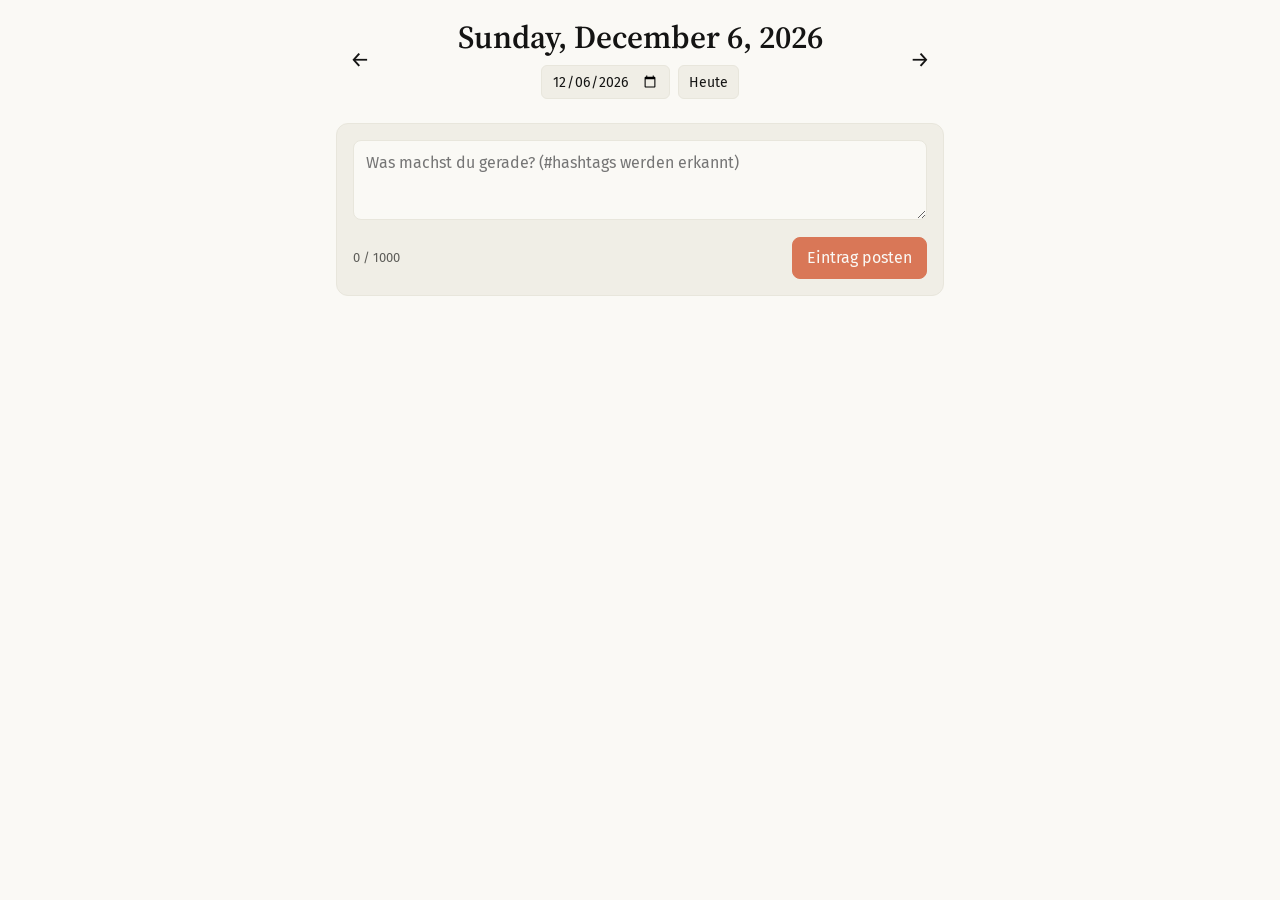
==== static/index.html @ ebaef50f "verify status in seal badge + thinner lock icon - Frontend now fetches /api/verify on page load, cac" ====
<!DOCTYPE html>
<html lang="de">
<head>
  <meta charset="UTF-8">
  <meta name="viewport" content="width=device-width, initial-scale=1.0">
  <title>Personal Timeline</title>
  <link rel="preconnect" href="https://fonts.googleapis.com">
  <link rel="preconnect" href="https://fonts.gstatic.com" crossorigin>
  <link rel="stylesheet" href="https://fonts.googleapis.com/css2?family=Fira+Sans:ital,wght@0,400;0,600;1,400&family=Source+Serif+4:ital,opsz,wght@0,8..60,400;0,8..60,600;1,8..60,400&display=swap">
  <link rel="stylesheet" href="style.css">
</head>
<body>
  <main class="container">
    <nav class="day-nav" id="dayNav">
      <button id="prevDay" type="button" aria-label="Vorheriger Tag">&larr;</button>
      <div class="day-center">
        <span id="dayLabel">Heute</span>
        <div class="day-controls">
          <button id="sealBadge" type="button" class="seal-badge hidden" title="Tag ist versiegelt" aria-label="Details zur Versiegelung anzeigen"></button>
          <input type="date" id="datePicker">
          <button id="todayBtn" type="button">Heute</button>
        </div>
      </div>
      <button id="nextDay" type="button" aria-label="Nächster Tag">&rarr;</button>
    </nav>

    <section class="filter-banner hidden" id="filterBanner">
      <span>Gefiltert nach <strong id="filterTag"></strong></span>
      <button id="clearFilter" type="button">Filter entfernen</button>
    </section>

    <section class="composer" id="composer">
      <textarea id="text" maxlength="1000" placeholder="Was machst du gerade? (#hashtags werden erkannt)"></textarea>
      <div class="composer-row">
        <span id="charCount" class="char-count">0 / 1000</span>
        <button id="postBtn" type="button">Eintrag posten</button>
      </div>
    </section>

    <section class="timeline" id="timeline"></section>
    <p class="empty hidden" id="emptyState">Keine Einträge an diesem Tag.</p>
  </main>

  <dialog id="sealDialog" class="seal-dialog">
    <form method="dialog">
      <h2>Tagesversiegelung</h2>
      <dl class="seal-details">
        <dt>Status</dt><dd id="sealStatus"></dd>
        <dt>Datum</dt><dd id="sealDate"></dd>
        <dt>Einträge</dt><dd id="sealCount"></dd>
        <dt>Versiegelt am</dt><dd id="sealedAt"></dd>
        <dt>Seal-Hash</dt><dd><code id="sealHash"></code></dd>
        <dt>Zeitstempel</dt><dd id="sealOTS"></dd>
      </dl>
      <div class="dialog-buttons">
        <a id="sealProofLink" href="#" download>Proof herunterladen (.ots)</a>
        <button value="close" type="submit" class="primary">Schließen</button>
      </div>
    </form>
  </dialog>

  <dialog id="editDialog">
    <form id="editForm" method="dialog">
      <h2>Eintrag bearbeiten</h2>
      <textarea id="editText" maxlength="1000"></textarea>
      <div class="composer-row">
        <span id="editCharCount" class="char-count">0 / 1000</span>
        <div class="dialog-buttons">
          <button value="cancel" type="submit">Abbrechen</button>
          <button value="save" type="submit" class="primary">Speichern</button>
        </div>
      </div>
    </form>
  </dialog>

  <script src="app.js"></script>
</body>
</html>
---- static/style.css ----
:root {
  --bg: #faf9f5;
  --surface: #f0eee6;
  --border: #e8e6dc;
  --text: #141413;
  --muted: #5e5d59;
  --primary: #d97757;
  --primary-hover: #c6613f;
  --auto-bg: #e8e6dc;
  --auto-text: #87867f;
  --danger: #c6613f;

  --font-sans: "Fira Sans", -apple-system, BlinkMacSystemFont, "Segoe UI", sans-serif;
  --font-serif: "Source Serif 4", Georgia, serif;
}

@media (prefers-color-scheme: dark) {
  :root {
    --bg: #141413;
    --surface: #1e1e1b;
    --border: #2d2d29;
    --text: #faf9f5;
    --muted: #87867f;
    --primary: #d97757;
    --primary-hover: #e68a6a;
    --auto-bg: #0f0f0e;
    --auto-text: #6b6a65;
  }
}

* { box-sizing: border-box; }

html, body {
  margin: 0;
  padding: 0;
  background: var(--bg);
  color: var(--text);
  font-family: var(--font-sans);
  font-size: 16px;
  line-height: 1.5;
}

.container {
  max-width: 640px;
  margin: 0 auto;
  padding: 20px 16px 60px;
}

.composer {
  background: var(--surface);
  border: 1px solid var(--border);
  border-radius: 12px;
  padding: 16px;
  margin-bottom: 20px;
}

.composer textarea,
#editDialog textarea {
  width: 100%;
  min-height: 80px;
  resize: vertical;
  border: 1px solid var(--border);
  border-radius: 8px;
  background: var(--bg);
  color: var(--text);
  padding: 10px 12px;
  font: inherit;
}

.composer textarea:focus,
#editDialog textarea:focus {
  outline: 2px solid var(--primary);
  outline-offset: -1px;
  border-color: transparent;
}

.composer-row {
  display: flex;
  align-items: center;
  justify-content: space-between;
  margin-top: 10px;
  gap: 10px;
}

.char-count {
  font-size: 13px;
  color: var(--muted);
}

.char-count.over {
  color: var(--danger);
}

button {
  font: inherit;
  border-radius: 8px;
  border: 1px solid var(--border);
  background: var(--surface);
  color: var(--text);
  padding: 8px 14px;
  cursor: pointer;
  transition: background .15s, border-color .15s, transform .05s;
}

button:hover {
  background: var(--border);
}

button:active {
  transform: translateY(1px);
}

button.primary,
#postBtn {
  background: var(--primary);
  color: #faf9f5;
  border-color: var(--primary);
}

button.primary:hover,
#postBtn:hover {
  background: var(--primary-hover);
  border-color: var(--primary-hover);
}

button:disabled {
  opacity: 0.5;
  cursor: not-allowed;
}

.day-nav {
  display: grid;
  grid-template-columns: 48px 1fr 48px;
  align-items: center;
  margin-bottom: 24px;
}

.day-nav > #prevDay,
.day-nav > #nextDay {
  font-size: 22px;
  padding: 8px;
  text-align: center;
  border-color: transparent;
  background: transparent;
}

.day-center {
  display: flex;
  flex-direction: column;
  align-items: center;
  gap: 10px;
}

.day-center > span {
  font-family: var(--font-serif);
  font-size: 2rem;
  font-weight: 600;
  line-height: 1.1;
  text-align: center;
}

.day-controls {
  display: flex;
  align-items: center;
  gap: 8px;
}

.day-controls input[type="date"],
.day-controls #todayBtn {
  font: inherit;
  font-size: 14px;
  padding: 5px 10px;
  height: 34px;
  border: 1px solid var(--border);
  border-radius: 6px;
  background: var(--surface);
  color: var(--text);
}

.filter-banner {
  display: flex;
  align-items: center;
  justify-content: space-between;
  background: var(--surface);
  border: 1px solid var(--border);
  border-radius: 10px;
  padding: 10px 14px;
  margin-bottom: 14px;
}

.filter-banner.hidden { display: none; }
.empty.hidden { display: none; }

.timeline {
  display: flex;
  flex-direction: column;
  gap: 10px;
}

.entry {
  background: var(--surface);
  border-radius: 12px;
  padding: 16px 20px;
  display: flex;
  flex-direction: column;
  gap: 8px;
}

.entry.automated {
  background: var(--auto-bg);
  color: var(--auto-text);
  padding: 8px 12px;
  font-size: 13.5px;
}

.entry-meta {
  display: flex;
  justify-content: space-between;
  align-items: center;
  font-size: 12px;
  color: var(--muted);
}

.entry.automated .entry-meta {
  font-size: 11px;
}

.entry-meta .time {
  font-variant-numeric: tabular-nums;
}

.entry-meta .edited-mark {
  font-style: italic;
  margin-left: 8px;
}

.entry-text {
  font-family: var(--font-serif);
  font-size: 1.375rem;
  line-height: 1.45;
  white-space: pre-wrap;
  word-break: break-word;
}

.entry.automated .entry-text {
  font-family: var(--font-sans);
  font-size: 13.5px;
}

.entry-text a.hashtag {
  color: var(--primary);
  text-decoration: none;
}

.entry-text a.hashtag:hover {
  text-decoration: underline;
}

.entry-actions {
  display: flex;
  gap: 6px;
  justify-content: flex-end;
}

.entry-actions button {
  font-size: 12px;
  padding: 4px 10px;
  background: transparent;
  border-color: transparent;
  color: var(--muted);
}

.entry-actions button:hover {
  background: var(--bg);
  color: var(--text);
}

.entry-actions button.danger:hover {
  color: var(--danger);
}

.empty {
  text-align: center;
  color: var(--muted);
  padding: 40px 0;
}

#editDialog {
  border: 1px solid var(--border);
  border-radius: 12px;
  padding: 20px;
  background: var(--surface);
  color: var(--text);
  min-width: min(520px, 92vw);
}

#editDialog::backdrop {
  background: rgba(0, 0, 0, 0.35);
}

#editDialog h2 {
  margin: 0 0 12px;
  font-size: 18px;
}

.dialog-buttons {
  display: flex;
  gap: 8px;
}

.hashtag-autocomplete-wrap {
  position: relative;
}

.hashtag-suggestions {
  position: absolute;
  top: 100%;
  left: 0;
  margin-top: 4px;
  background: var(--bg);
  border: 1px solid var(--border);
  border-radius: 8px;
  min-width: 180px;
  max-height: 240px;
  overflow-y: auto;
  z-index: 10;
  box-shadow: 0 6px 16px rgba(0, 0, 0, 0.18);
  padding: 4px;
}

.hashtag-suggestions.hidden { display: none; }

.hashtag-suggestion {
  padding: 6px 10px;
  border-radius: 6px;
  cursor: pointer;
  color: var(--text);
  font-size: 14px;
  line-height: 1.3;
}

.hashtag-suggestion.selected {
  background: var(--primary);
  color: #faf9f5;
}

.seal-badge {
  display: inline-flex;
  align-items: center;
  justify-content: center;
  background: none;
  border: none;
  cursor: pointer;
  padding: 0;
  width: 28px;
  height: 28px;
  color: var(--muted);
  opacity: 0.8;
  transition: color 0.15s ease, opacity 0.15s ease;
}
.seal-badge:hover { opacity: 1; color: var(--text); }
.seal-badge.broken { color: var(--danger); opacity: 1; }
.seal-badge.broken:hover { color: var(--danger); }
.seal-badge svg { display: block; }
.seal-badge.hidden { display: none; }

.seal-dialog {
  border: 1px solid var(--border);
  border-radius: 10px;
  background: var(--bg);
  color: var(--text);
  padding: 20px;
  max-width: 480px;
  width: calc(100% - 32px);
}
.seal-dialog::backdrop { background: rgba(0, 0, 0, 0.4); }
.seal-dialog h2 { margin: 0 0 12px; font-family: var(--font-serif); }
.seal-details {
  display: grid;
  grid-template-columns: max-content 1fr;
  gap: 6px 14px;
  margin: 0 0 16px;
}
.seal-details dt { color: var(--muted); font-size: 0.9em; }
.seal-details dd { margin: 0; }
.seal-details dd.status-ok { color: var(--muted); }
.seal-details dd.status-broken { color: var(--danger); font-weight: 600; }
.seal-details code {
  font-family: ui-monospace, SFMono-Regular, Menlo, monospace;
  font-size: 0.8em;
  word-break: break-all;
  background: var(--surface);
  padding: 2px 6px;
  border-radius: 4px;
}
.seal-dialog .dialog-buttons {
  display: flex;
  gap: 10px;
  justify-content: space-between;
  align-items: center;
}
.seal-dialog .dialog-buttons a {
  color: var(--primary);
  text-decoration: none;
  font-size: 0.9em;
}
.seal-dialog .dialog-buttons a:hover { text-decoration: underline; }

@media (max-width: 480px) {
  .container { padding: 16px 10px 60px; }
  .composer, .entry { border-radius: 10px; }
  .day-center > span { font-size: 1.5rem; }
}
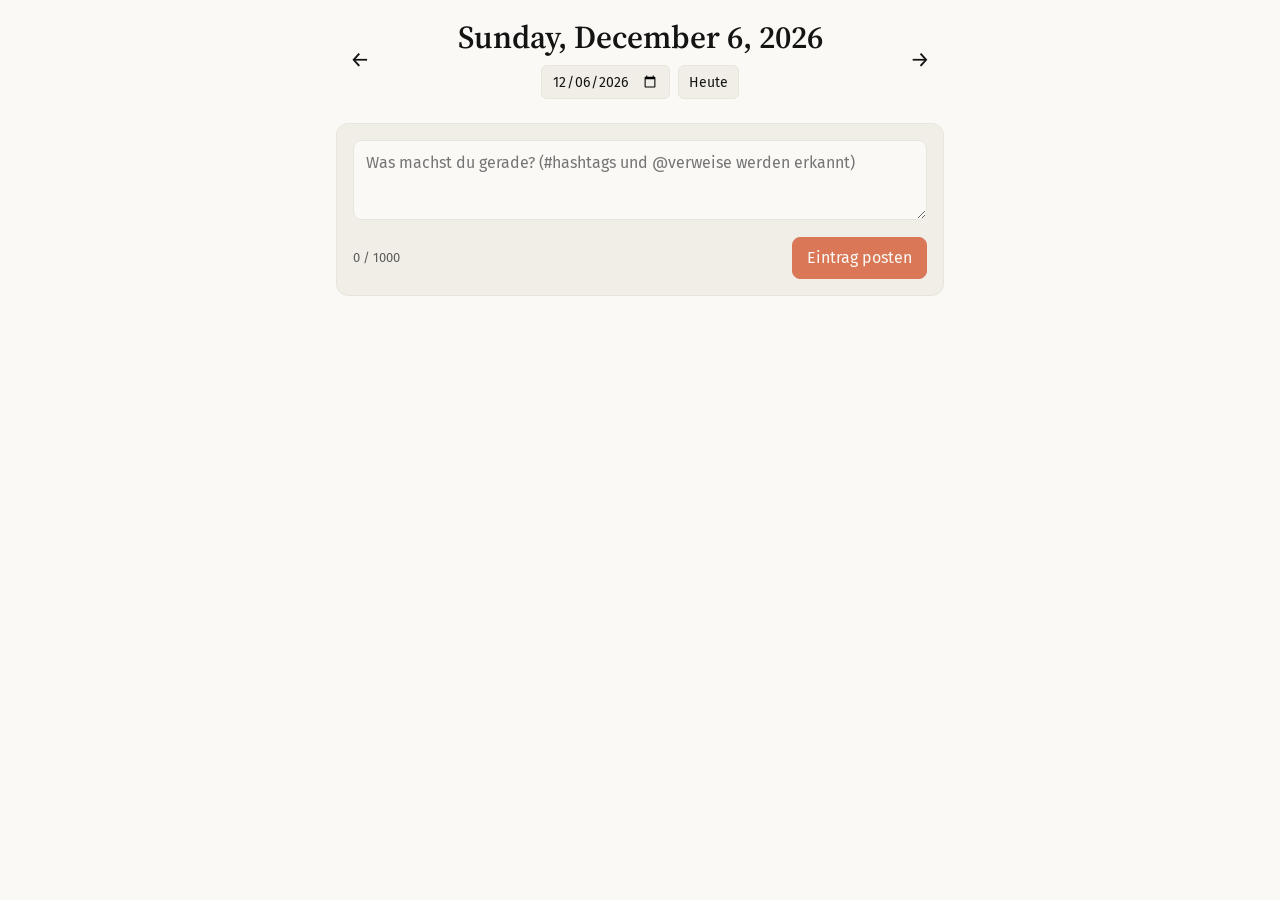
==== commit 2d3e47c3: "@-referenzen zwischen einträgen (auch tagesübergreifend) zitieren-knopf an jedem nicht-automatisiert" ====
--- a/static/index.html
+++ b/static/index.html
@@ -30,7 +30,7 @@
     </section>
 
     <section class="composer" id="composer">
-      <textarea id="text" maxlength="1000" placeholder="Was machst du gerade? (#hashtags werden erkannt)"></textarea>
+      <textarea id="text" maxlength="1000" placeholder="Was machst du gerade? (#hashtags und @verweise werden erkannt)"></textarea>
       <div class="composer-row">
         <span id="charCount" class="char-count">0 / 1000</span>
         <button id="postBtn" type="button">Eintrag posten</button>
--- a/static/style.css
+++ b/static/style.css
@@ -256,6 +256,97 @@
   text-decoration: underline;
 }
 
+.entry-text a.entry-ref {
+  display: inline-flex;
+  align-items: baseline;
+  gap: 6px;
+  font-family: var(--font-sans);
+  font-size: 0.78em;
+  line-height: 1.3;
+  background: var(--bg);
+  border: 1px solid var(--border);
+  border-radius: 6px;
+  padding: 1px 8px;
+  margin: 0 1px;
+  color: var(--muted);
+  text-decoration: none;
+  vertical-align: baseline;
+  max-width: 100%;
+  overflow: hidden;
+}
+
+.entry-text a.entry-ref:hover {
+  background: var(--border);
+  color: var(--text);
+  border-color: var(--primary);
+}
+
+.entry-text a.entry-ref.missing {
+  font-style: italic;
+}
+
+.entry-ref-arrow {
+  color: var(--primary);
+  font-weight: 600;
+}
+
+.entry-ref-date {
+  font-variant-numeric: tabular-nums;
+  font-weight: 600;
+  color: var(--text);
+}
+
+.entry-ref-text {
+  font-style: italic;
+  color: var(--muted);
+  white-space: nowrap;
+  overflow: hidden;
+  text-overflow: ellipsis;
+  max-width: 28ch;
+}
+
+@keyframes entry-highlight {
+  0% { box-shadow: 0 0 0 3px var(--primary); }
+  100% { box-shadow: 0 0 0 0 transparent; }
+}
+
+.entry.highlighted {
+  animation: entry-highlight 1.6s ease-out;
+}
+
+.hashtag-suggestion.ref-suggestion {
+  display: flex;
+  gap: 8px;
+  align-items: baseline;
+}
+
+.ref-suggestion-date {
+  font-variant-numeric: tabular-nums;
+  font-weight: 600;
+  font-size: 12px;
+  color: var(--muted);
+  flex-shrink: 0;
+}
+
+.ref-suggestion.selected .ref-suggestion-date,
+.ref-suggestion.selected .ref-suggestion-text {
+  color: #faf9f5;
+}
+
+.ref-suggestion-text {
+  font-style: italic;
+  white-space: nowrap;
+  overflow: hidden;
+  text-overflow: ellipsis;
+  flex: 1;
+  min-width: 0;
+}
+
+.hashtag-suggestions {
+  min-width: 240px;
+  max-width: 420px;
+}
+
 .entry-actions {
   display: flex;
   gap: 6px;
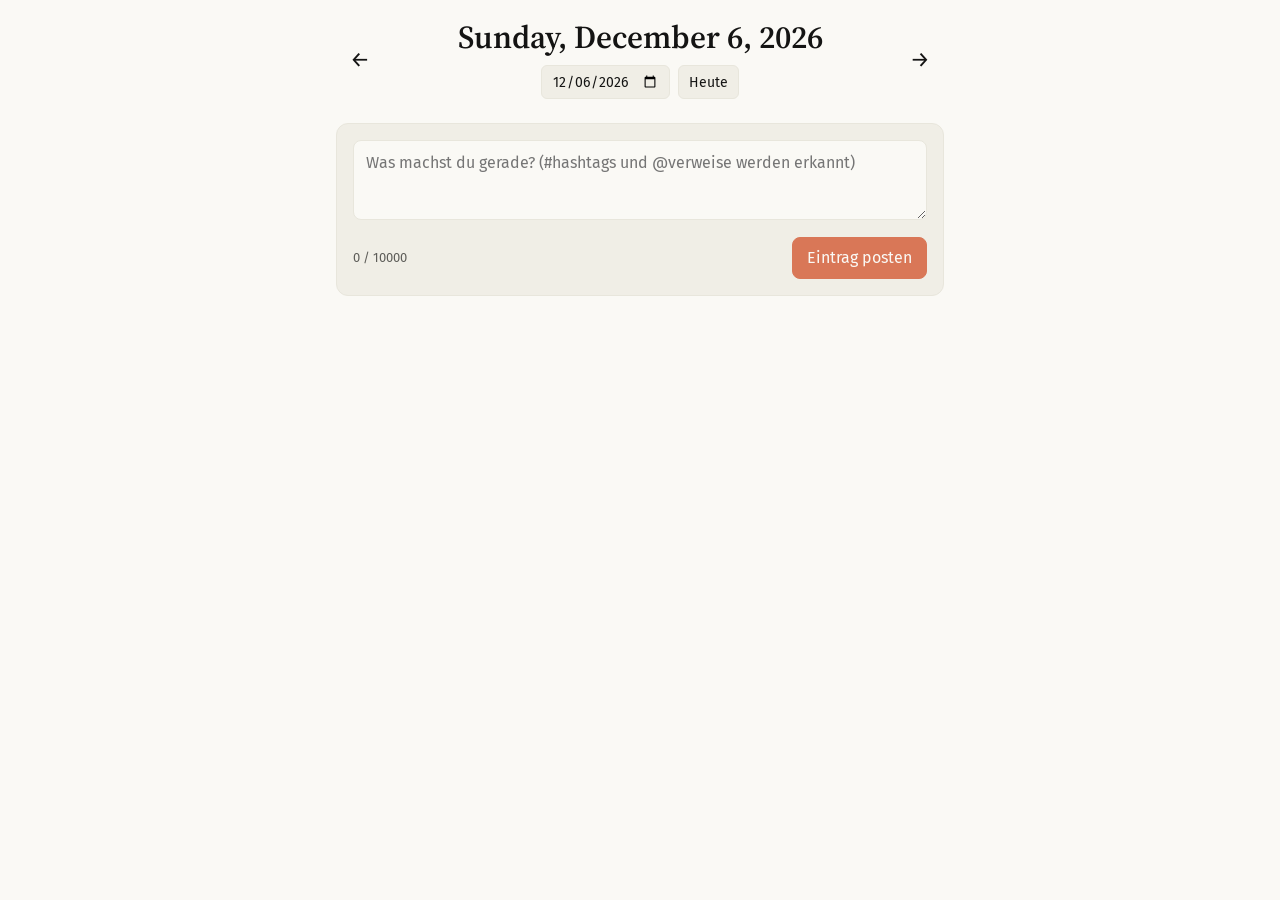
==== commit ee4e5c07: "1000 zeichen -> 10000 zeichen limit" ====
--- a/static/index.html
+++ b/static/index.html
@@ -7,6 +7,7 @@
   <link rel="preconnect" href="https://fonts.googleapis.com">
   <link rel="preconnect" href="https://fonts.gstatic.com" crossorigin>
   <link rel="stylesheet" href="https://fonts.googleapis.com/css2?family=Fira+Sans:ital,wght@0,400;0,600;1,400&family=Source+Serif+4:ital,opsz,wght@0,8..60,400;0,8..60,600;1,8..60,400&display=swap">
+  <link rel="stylesheet" href="https://cdnjs.cloudflare.com/ajax/libs/font-awesome/6.7.2/css/all.min.css">
   <link rel="stylesheet" href="style.css">
 </head>
 <body>
@@ -30,9 +31,9 @@
     </section>
 
     <section class="composer" id="composer">
-      <textarea id="text" maxlength="1000" placeholder="Was machst du gerade? (#hashtags und @verweise werden erkannt)"></textarea>
+      <textarea id="text" maxlength="10000" placeholder="Was machst du gerade? (#hashtags und @verweise werden erkannt)"></textarea>
       <div class="composer-row">
-        <span id="charCount" class="char-count">0 / 1000</span>
+        <span id="charCount" class="char-count">0 / 10000</span>
         <button id="postBtn" type="button">Eintrag posten</button>
       </div>
     </section>
@@ -62,9 +63,9 @@
   <dialog id="editDialog">
     <form id="editForm" method="dialog">
       <h2>Eintrag bearbeiten</h2>
-      <textarea id="editText" maxlength="1000"></textarea>
+      <textarea id="editText" maxlength="10000"></textarea>
       <div class="composer-row">
-        <span id="editCharCount" class="char-count">0 / 1000</span>
+        <span id="editCharCount" class="char-count">0 / 10000</span>
         <div class="dialog-buttons">
           <button value="cancel" type="submit">Abbrechen</button>
           <button value="save" type="submit" class="primary">Speichern</button>
--- a/static/style.css
+++ b/static/style.css
@@ -234,6 +234,27 @@
   margin-left: 8px;
 }
 
+.entry-actions .geo-link {
+  margin-right: auto;
+  display: inline-flex;
+  align-items: center;
+  gap: 5px;
+  font-size: 11px;
+  font-variant-numeric: tabular-nums;
+  color: var(--muted);
+  text-decoration: none;
+  opacity: 0.55;
+}
+
+.entry-actions .geo-link i {
+  font-size: 10px;
+}
+
+.entry-actions .geo-link:hover {
+  color: var(--text);
+  opacity: 1;
+}
+
 .entry-text {
   font-family: var(--font-serif);
   font-size: 1.375rem;
@@ -306,12 +327,12 @@
 }
 
 @keyframes entry-highlight {
-  0% { box-shadow: 0 0 0 3px var(--primary); }
+  0%, 80% { box-shadow: 0 0 0 3px var(--primary); }
   100% { box-shadow: 0 0 0 0 transparent; }
 }
 
 .entry.highlighted {
-  animation: entry-highlight 1.6s ease-out;
+  animation: entry-highlight 10s ease-out;
 }
 
 .hashtag-suggestion.ref-suggestion {
@@ -354,20 +375,23 @@
 }
 
 .entry-actions button {
-  font-size: 12px;
-  padding: 4px 10px;
+  font-size: 13px;
+  padding: 4px 7px;
   background: transparent;
   border-color: transparent;
   color: var(--muted);
+  opacity: 0.55;
 }
 
 .entry-actions button:hover {
   background: var(--bg);
   color: var(--text);
+  opacity: 1;
 }
 
 .entry-actions button.danger:hover {
   color: var(--danger);
+  opacity: 1;
 }
 
 .empty {
@@ -502,3 +526,176 @@
   .composer, .entry { border-radius: 10px; }
   .day-center > span { font-size: 1.5rem; }
 }
+
+/* ---------- dashboard ---------- */
+
+.container.dashboard {
+  max-width: 960px;
+}
+
+.dashboard-header {
+  display: flex;
+  align-items: baseline;
+  justify-content: space-between;
+  margin-bottom: 16px;
+}
+.dashboard-header h1 {
+  margin: 0;
+  font-family: var(--font-serif);
+  font-weight: 600;
+}
+.dashboard-back {
+  color: var(--muted);
+  text-decoration: none;
+}
+.dashboard-back:hover { color: var(--text); }
+
+.dashboard-controls {
+  display: flex;
+  flex-wrap: wrap;
+  gap: 10px;
+  align-items: center;
+  background: var(--surface);
+  border: 1px solid var(--border);
+  border-radius: 12px;
+  padding: 12px 16px;
+  margin-bottom: 16px;
+}
+.dashboard-controls label {
+  display: inline-flex;
+  align-items: center;
+  gap: 6px;
+  color: var(--muted);
+  font-size: 0.9em;
+}
+.dashboard-controls input[type="date"] {
+  background: var(--bg);
+  color: var(--text);
+  border: 1px solid var(--border);
+  border-radius: 6px;
+  padding: 4px 8px;
+  font-family: inherit;
+}
+.dashboard-controls button {
+  background: var(--bg);
+  color: var(--text);
+  border: 1px solid var(--border);
+  border-radius: 6px;
+  padding: 5px 10px;
+  cursor: pointer;
+  font-family: inherit;
+}
+.dashboard-controls button:hover { border-color: var(--muted); }
+.dashboard-controls button.primary {
+  background: var(--primary);
+  color: #fff;
+  border-color: var(--primary);
+}
+.dashboard-controls button.primary:hover {
+  background: var(--primary-hover);
+  border-color: var(--primary-hover);
+}
+.dashboard-presets {
+  display: flex;
+  gap: 6px;
+  margin-left: auto;
+}
+
+.dashboard-summary {
+  color: var(--muted);
+  margin-bottom: 16px;
+  font-size: 0.95em;
+}
+
+.dashboard-section {
+  margin-bottom: 28px;
+}
+.dashboard-section h2 {
+  margin: 0 0 10px 0;
+  font-family: var(--font-serif);
+  font-weight: 600;
+  font-size: 1.1rem;
+}
+
+.heatmap-wrap {
+  display: flex;
+  gap: 4px;
+  overflow-x: auto;
+  background: var(--surface);
+  border: 1px solid var(--border);
+  border-radius: 12px;
+  padding: 12px;
+}
+.heatmap-weekdays {
+  display: grid;
+  grid-template-rows: repeat(7, var(--cell-size, 12px));
+  gap: 3px;
+  font-size: 0.7rem;
+  color: var(--muted);
+  align-content: start;
+  flex-shrink: 0;
+}
+.heatmap-weekdays span {
+  height: var(--cell-size, 12px);
+  line-height: var(--cell-size, 12px);
+}
+.heatmap {
+  display: grid;
+  grid-auto-flow: column;
+  grid-template-rows: repeat(7, var(--cell-size, 12px));
+  gap: 3px;
+  flex: 1 1 auto;
+  min-width: 0;
+}
+.heatmap .cell {
+  width: var(--cell-size, 12px);
+  height: var(--cell-size, 12px);
+  border-radius: 2px;
+  background: var(--auto-bg);
+}
+.heatmap-legend .cell {
+  width: 12px;
+  height: 12px;
+  border-radius: 2px;
+  background: var(--auto-bg);
+  display: inline-block;
+}
+.heatmap .cell.outside { background: transparent; }
+.cell.intensity-0 { background: var(--auto-bg); }
+.cell.intensity-1 { background: #f5c1ac; }
+.cell.intensity-2 { background: #ec9876; }
+.cell.intensity-3 { background: #d97757; }
+.cell.intensity-4 { background: #a04d2f; }
+
+.heatmap-legend {
+  display: flex;
+  align-items: center;
+  gap: 4px;
+  margin-top: 8px;
+  font-size: 0.8em;
+  color: var(--muted);
+}
+.heatmap-legend .cell { display: inline-block; }
+
+.dashboard-map {
+  width: 100%;
+  height: 480px;
+  border: 1px solid var(--border);
+  border-radius: 12px;
+  overflow: hidden;
+}
+
+.map-popup {
+  font-family: var(--font-sans);
+  font-size: 0.9em;
+  max-width: 240px;
+}
+.map-popup a {
+  color: var(--primary);
+  text-decoration: none;
+}
+.map-popup a:hover { text-decoration: underline; }
+
+@media (max-width: 480px) {
+  .dashboard-presets { margin-left: 0; width: 100%; }
+}
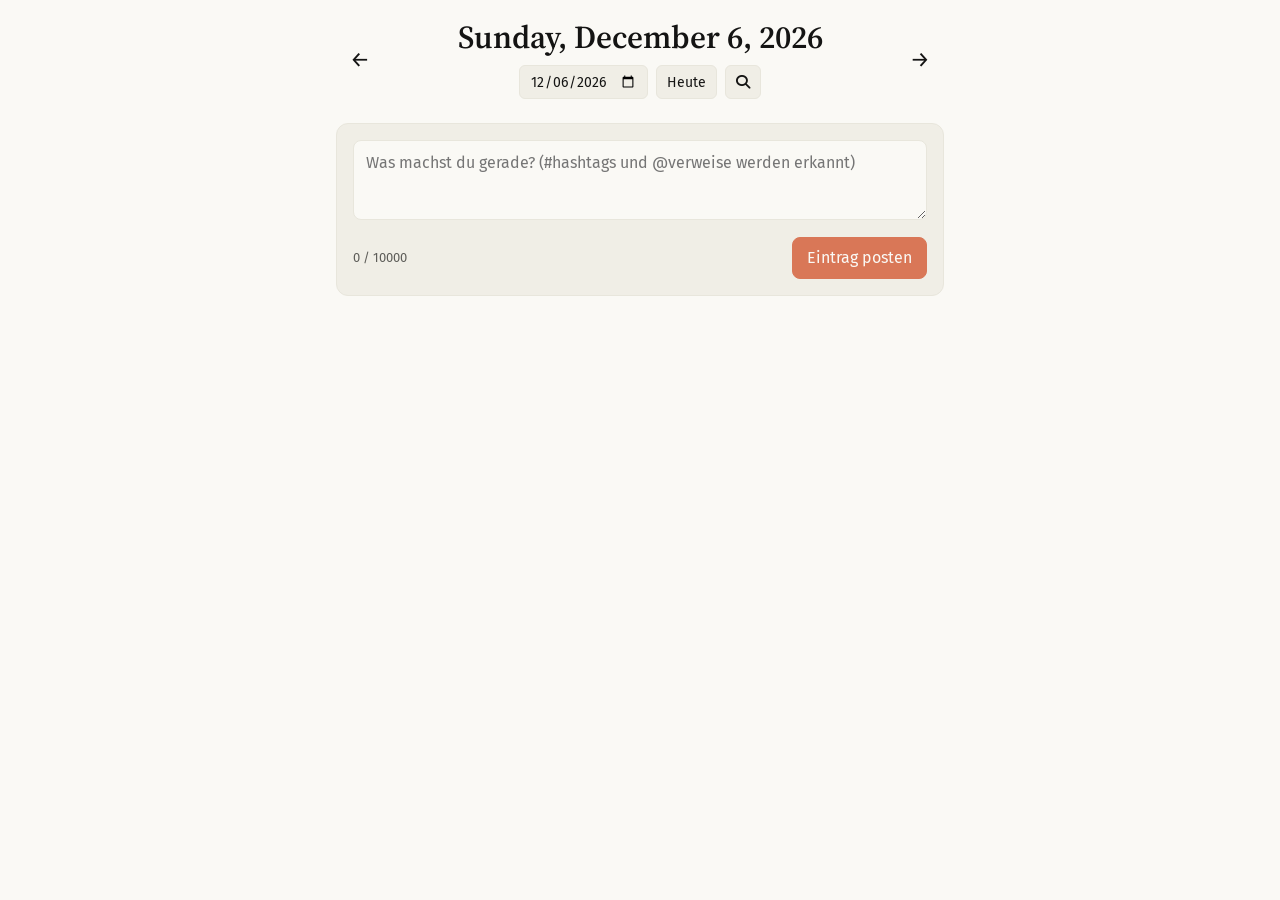
==== commit 0c176857: "feat: nutzer-sichtbare Suchfunktion im UI (Lupe in der Nav) Nutzt den bereits vorhandenen GET /api/e" ====
--- a/static/index.html
+++ b/static/index.html
@@ -20,10 +20,18 @@
           <button id="sealBadge" type="button" class="seal-badge hidden" title="Tag ist versiegelt" aria-label="Details zur Versiegelung anzeigen"></button>
           <input type="date" id="datePicker">
           <button id="todayBtn" type="button">Heute</button>
+          <button id="searchToggle" type="button" title="Suchen" aria-label="Einträge durchsuchen"><i class="fa-solid fa-magnifying-glass"></i></button>
         </div>
       </div>
       <button id="nextDay" type="button" aria-label="Nächster Tag">&rarr;</button>
     </nav>
+
+    <section class="search-bar hidden" id="searchBar">
+      <i class="fa-solid fa-magnifying-glass"></i>
+      <input type="search" id="searchInput" placeholder="Einträge durchsuchen…" autocomplete="off">
+      <span id="searchCount" class="search-count"></span>
+      <button id="searchClose" type="button" aria-label="Suche schließen">&times;</button>
+    </section>
 
     <section class="filter-banner hidden" id="filterBanner">
       <span>Gefiltert nach <strong id="filterTag"></strong></span>
@@ -74,6 +82,7 @@
     </form>
   </dialog>
 
+  <script src="marked.min.js"></script>
   <script src="app.js"></script>
 </body>
 </html>
--- a/static/style.css
+++ b/static/style.css
@@ -166,7 +166,8 @@
 }
 
 .day-controls input[type="date"],
-.day-controls #todayBtn {
+.day-controls #todayBtn,
+.day-controls #searchToggle {
   font: inherit;
   font-size: 14px;
   padding: 5px 10px;
@@ -190,6 +191,61 @@
 
 .filter-banner.hidden { display: none; }
 .empty.hidden { display: none; }
+
+.search-bar {
+  display: flex;
+  align-items: center;
+  gap: 10px;
+  background: var(--surface);
+  border: 1px solid var(--border);
+  border-radius: 10px;
+  padding: 8px 14px;
+  margin-bottom: 14px;
+  color: var(--muted);
+}
+
+.search-bar.hidden { display: none; }
+
+.search-bar input[type="search"] {
+  flex: 1;
+  font: inherit;
+  font-size: 15px;
+  border: none;
+  background: transparent;
+  color: var(--text);
+  padding: 4px 0;
+}
+
+.search-bar input[type="search"]:focus {
+  outline: none;
+}
+
+.search-count {
+  font-size: 13px;
+  color: var(--muted);
+  white-space: nowrap;
+}
+
+.search-bar #searchClose {
+  border: none;
+  background: transparent;
+  color: var(--muted);
+  font-size: 20px;
+  line-height: 1;
+  padding: 0 4px;
+  cursor: pointer;
+}
+
+.search-bar #searchClose:hover {
+  color: var(--text);
+}
+
+mark {
+  background: var(--primary);
+  color: #faf9f5;
+  border-radius: 3px;
+  padding: 0 2px;
+}
 
 .timeline {
   display: flex;
@@ -259,8 +315,58 @@
   font-family: var(--font-serif);
   font-size: 1.375rem;
   line-height: 1.45;
-  white-space: pre-wrap;
   word-break: break-word;
+}
+
+.entry-text p { margin: 0; }
+.entry-text p + p { margin-top: 0.5em; }
+
+.entry-text code {
+  font-family: ui-monospace, SFMono-Regular, Menlo, monospace;
+  font-size: 0.82em;
+  background: var(--bg);
+  padding: 2px 6px;
+  border-radius: 4px;
+}
+
+.entry-text pre {
+  background: var(--bg);
+  border: 1px solid var(--border);
+  border-radius: 8px;
+  padding: 12px;
+  overflow-x: auto;
+  margin: 0.5em 0;
+}
+.entry-text pre code {
+  background: none;
+  padding: 0;
+  font-size: 0.78em;
+}
+
+.entry-text blockquote {
+  border-left: 3px solid var(--primary);
+  margin: 0.5em 0;
+  padding: 0 0 0 12px;
+  color: var(--muted);
+}
+.entry-text blockquote p { margin: 0; }
+
+.entry-text ul, .entry-text ol {
+  margin: 0.5em 0;
+  padding-left: 1.5em;
+}
+.entry-text li { margin-bottom: 0.15em; }
+.entry-text li:last-child { margin-bottom: 0; }
+
+.entry-text hr {
+  border: none;
+  border-top: 1px solid var(--border);
+  margin: 0.75em 0;
+}
+
+.entry-text img {
+  max-width: 100%;
+  border-radius: 8px;
 }
 
 .entry.automated .entry-text {
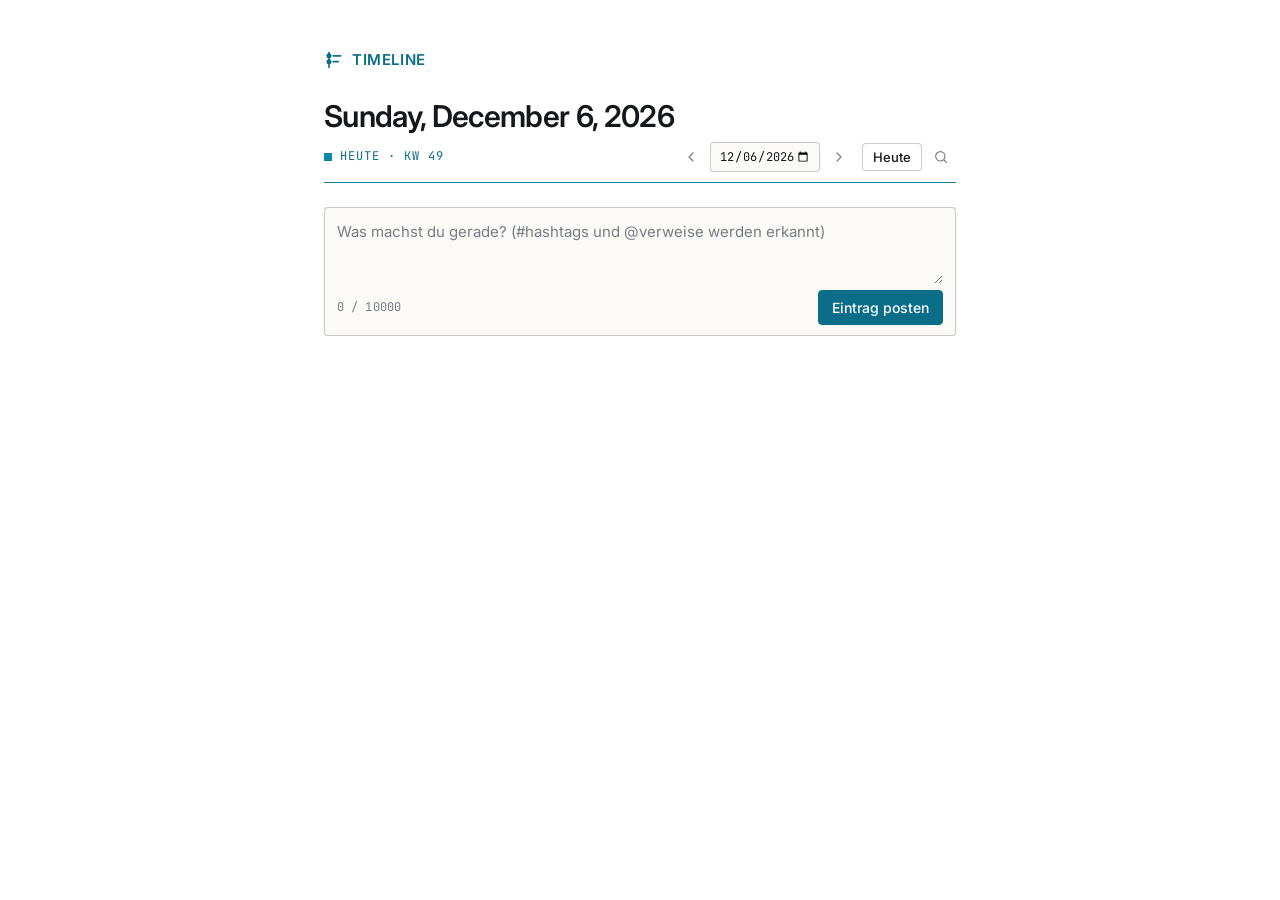
==== commit dc6c882e: "feat: Pressroom-Theme aus todo/checklister übernommen Inter + JetBrains Mono, Papier/Tusche/Graphit-" ====
--- a/static/index.html
+++ b/static/index.html
@@ -6,43 +6,49 @@
   <title>Personal Timeline</title>
   <link rel="preconnect" href="https://fonts.googleapis.com">
   <link rel="preconnect" href="https://fonts.gstatic.com" crossorigin>
-  <link rel="stylesheet" href="https://fonts.googleapis.com/css2?family=Fira+Sans:ital,wght@0,400;0,600;1,400&family=Source+Serif+4:ital,opsz,wght@0,8..60,400;0,8..60,600;1,8..60,400&display=swap">
-  <link rel="stylesheet" href="https://cdnjs.cloudflare.com/ajax/libs/font-awesome/6.7.2/css/all.min.css">
+  <link rel="stylesheet" href="https://fonts.googleapis.com/css2?family=Inter:ital,wght@0,400;0,500;0,600;1,400&family=JetBrains+Mono:wght@400;700&display=swap">
   <link rel="stylesheet" href="style.css">
 </head>
 <body>
   <main class="container">
+    <a class="brand" href="/">
+      <svg viewBox="0 0 24 24" fill="none" stroke="currentColor" stroke-width="2" stroke-linecap="round" stroke-linejoin="round" aria-hidden="true"><line x1="6" y1="3" x2="6" y2="21"/><circle cx="6" cy="7" r="2" fill="currentColor"/><line x1="11" y1="7" x2="20" y2="7"/><circle cx="6" cy="14" r="2" fill="currentColor"/><line x1="11" y1="14" x2="17" y2="14"/></svg>
+      TIMELINE
+    </a>
+
     <nav class="day-nav" id="dayNav">
-      <button id="prevDay" type="button" aria-label="Vorheriger Tag">&larr;</button>
-      <div class="day-center">
-        <span id="dayLabel">Heute</span>
+      <h1 id="dayLabel">Heute</h1>
+      <div class="day-meta">
+        <span id="dayMeta" class="day-meta-label"></span>
         <div class="day-controls">
-          <button id="sealBadge" type="button" class="seal-badge hidden" title="Tag ist versiegelt" aria-label="Details zur Versiegelung anzeigen"></button>
+          <button id="sealBadge" type="button" class="btn-icon seal-badge hidden" title="Tag ist versiegelt" aria-label="Details zur Versiegelung anzeigen"></button>
+          <button id="prevDay" type="button" class="btn-icon" aria-label="Vorheriger Tag" title="Vorheriger Tag"><svg viewBox="0 0 24 24" fill="none" stroke="currentColor" stroke-width="1.8" stroke-linecap="round" stroke-linejoin="round" aria-hidden="true"><path d="m15 18-6-6 6-6"/></svg></button>
           <input type="date" id="datePicker">
-          <button id="todayBtn" type="button">Heute</button>
-          <button id="searchToggle" type="button" title="Suchen" aria-label="Einträge durchsuchen"><i class="fa-solid fa-magnifying-glass"></i></button>
+          <button id="nextDay" type="button" class="btn-icon" aria-label="Nächster Tag" title="Nächster Tag"><svg viewBox="0 0 24 24" fill="none" stroke="currentColor" stroke-width="1.8" stroke-linecap="round" stroke-linejoin="round" aria-hidden="true"><path d="m9 18 6-6-6-6"/></svg></button>
+          <button id="todayBtn" type="button" class="btn btn-sm">Heute</button>
+          <button id="searchToggle" type="button" class="btn-icon" title="Suchen" aria-label="Einträge durchsuchen"><svg viewBox="0 0 24 24" fill="none" stroke="currentColor" stroke-width="1.8" stroke-linecap="round" stroke-linejoin="round" aria-hidden="true"><circle cx="11" cy="11" r="7"/><path d="m20 20-3.5-3.5"/></svg></button>
         </div>
       </div>
-      <button id="nextDay" type="button" aria-label="Nächster Tag">&rarr;</button>
     </nav>
 
     <section class="search-bar hidden" id="searchBar">
-      <i class="fa-solid fa-magnifying-glass"></i>
+      <svg viewBox="0 0 24 24" fill="none" stroke="currentColor" stroke-width="1.8" stroke-linecap="round" stroke-linejoin="round" aria-hidden="true"><circle cx="11" cy="11" r="7"/><path d="m20 20-3.5-3.5"/></svg>
       <input type="search" id="searchInput" placeholder="Einträge durchsuchen…" autocomplete="off">
       <span id="searchCount" class="search-count"></span>
-      <button id="searchClose" type="button" aria-label="Suche schließen">&times;</button>
+      <button id="searchClose" type="button" class="btn-icon" aria-label="Suche schließen" title="Suche schließen"><svg viewBox="0 0 24 24" fill="none" stroke="currentColor" stroke-width="1.8" stroke-linecap="round" stroke-linejoin="round" aria-hidden="true"><path d="M18 6 6 18M6 6l12 12"/></svg></button>
     </section>
 
     <section class="filter-banner hidden" id="filterBanner">
-      <span>Gefiltert nach <strong id="filterTag"></strong></span>
-      <button id="clearFilter" type="button">Filter entfernen</button>
+      <span class="rubric-label">Gefiltert</span>
+      <strong id="filterTag" class="rubric-range"></strong>
+      <button id="clearFilter" type="button" class="link sm rubric-end">Filter entfernen</button>
     </section>
 
     <section class="composer" id="composer">
       <textarea id="text" maxlength="10000" placeholder="Was machst du gerade? (#hashtags und @verweise werden erkannt)"></textarea>
       <div class="composer-row">
         <span id="charCount" class="char-count">0 / 10000</span>
-        <button id="postBtn" type="button">Eintrag posten</button>
+        <button id="postBtn" type="button" class="btn btn-primary">Eintrag posten</button>
       </div>
     </section>
 
@@ -55,15 +61,15 @@
       <h2>Tagesversiegelung</h2>
       <dl class="seal-details">
         <dt>Status</dt><dd id="sealStatus"></dd>
-        <dt>Datum</dt><dd id="sealDate"></dd>
-        <dt>Einträge</dt><dd id="sealCount"></dd>
-        <dt>Versiegelt am</dt><dd id="sealedAt"></dd>
+        <dt>Datum</dt><dd id="sealDate" class="mono"></dd>
+        <dt>Einträge</dt><dd id="sealCount" class="mono"></dd>
+        <dt>Versiegelt am</dt><dd id="sealedAt" class="mono"></dd>
         <dt>Seal-Hash</dt><dd><code id="sealHash"></code></dd>
         <dt>Zeitstempel</dt><dd id="sealOTS"></dd>
       </dl>
       <div class="dialog-buttons">
-        <a id="sealProofLink" href="#" download>Proof herunterladen (.ots)</a>
-        <button value="close" type="submit" class="primary">Schließen</button>
+        <a id="sealProofLink" class="link sm" href="#" download>Proof herunterladen (.ots)</a>
+        <button value="close" type="submit" class="btn btn-primary">Schließen</button>
       </div>
     </form>
   </dialog>
@@ -75,8 +81,8 @@
       <div class="composer-row">
         <span id="editCharCount" class="char-count">0 / 10000</span>
         <div class="dialog-buttons">
-          <button value="cancel" type="submit">Abbrechen</button>
-          <button value="save" type="submit" class="primary">Speichern</button>
+          <button value="cancel" type="submit" class="btn">Abbrechen</button>
+          <button value="save" type="submit" class="btn btn-primary">Speichern</button>
         </div>
       </div>
     </form>
--- a/static/style.css
+++ b/static/style.css
@@ -1,30 +1,83 @@
+/* Pressroom — the look of ../todo and ../checklister (see todo/STYLEGUIDE.md),
+   applied to a day log. Three rules:
+
+   1. Two typefaces, two jobs. Inter sets everything you *read* (entry text,
+      titles, buttons). JetBrains Mono sets everything you *read off* — times,
+      dates, counts, coordinates, rubrics; always small, tabular figures.
+   2. Two signal colours, otherwise greys. Process cyan means "now" (today,
+      focus, primary action, hashtags). Crop-mark red means "delete / broken".
+   3. Controls are square (--radius, 4px), marks are round (--radius-pill).
+      Pills only name things (the AUTO badge); circles stay circles.
+
+   Every colour is a token and is fully redefined for dark mode. */
+
 :root {
-  --bg: #faf9f5;
-  --surface: #f0eee6;
-  --border: #e8e6dc;
-  --text: #141413;
-  --muted: #5e5d59;
-  --primary: #d97757;
-  --primary-hover: #c6613f;
-  --auto-bg: #e8e6dc;
-  --auto-text: #87867f;
-  --danger: #c6613f;
-
-  --font-sans: "Fira Sans", -apple-system, BlinkMacSystemFont, "Segoe UI", sans-serif;
-  --font-serif: "Source Serif 4", Georgia, serif;
+  --font-sans: "Inter", system-ui, -apple-system, "Segoe UI", sans-serif;
+  --font-mono: "JetBrains Mono", ui-monospace, SFMono-Regular, monospace;
+
+  /* Surfaces: the content sits on paper, carriers on the ground tone. */
+  --main-bg: #ffffff;
+  --surface: #fbfaf7;
+  --ground: #f3f1ec;
+  --hover: rgba(21, 23, 28, 0.05);
+
+  /* Ink */
+  --text: #15171c;
+  --text-secondary: #666c76;
+  --text-muted: #767d87;
+
+  /* Lines are alpha hairlines, not grey hexes. */
+  --border: rgba(21, 23, 28, 0.12);
+  --border-strong: rgba(21, 23, 28, 0.22);
+
+  /* Process colour: "now". */
+  --accent: #0b6e88;
+  --accent-hover: #095a6f;
+  --accent-line: #0e88a6;
+  --accent-soft: #e1edf0;
+  --accent-wash: rgba(14, 136, 166, 0.12);
+  --on-accent: #ffffff;
+
+  --danger: #b5342a;
+  --danger-bg: #f7e4e2;
+  --graphite: #5b6472;
+
+  --shadow-dialog: rgba(21, 23, 28, 0.22);
+  --shadow-menu: rgba(21, 23, 28, 0.14);
+  --backdrop: rgba(21, 23, 28, 0.42);
+
+  --radius: 4px;
+  --radius-pill: 999px;
 }
 
 @media (prefers-color-scheme: dark) {
   :root {
-    --bg: #141413;
-    --surface: #1e1e1b;
-    --border: #2d2d29;
-    --text: #faf9f5;
-    --muted: #87867f;
-    --primary: #d97757;
-    --primary-hover: #e68a6a;
-    --auto-bg: #0f0f0e;
-    --auto-text: #6b6a65;
+    --main-bg: #12151a;
+    --surface: #191d23;
+    --ground: #0e1116;
+    --hover: rgba(232, 233, 236, 0.07);
+
+    --text: #e8e9ec;
+    --text-secondary: #9aa1ab;
+    --text-muted: #8d95a0;
+
+    --border: rgba(232, 233, 236, 0.14);
+    --border-strong: rgba(232, 233, 236, 0.26);
+
+    --accent: #56c5e2;
+    --accent-hover: #7ad4ec;
+    --accent-line: #3fb4d4;
+    --accent-soft: #16323c;
+    --accent-wash: rgba(63, 180, 212, 0.16);
+    --on-accent: #10141a;
+
+    --danger: #e86a5e;
+    --danger-bg: #3a201d;
+    --graphite: #98a1ae;
+
+    --shadow-dialog: rgba(0, 0, 0, 0.55);
+    --shadow-menu: rgba(0, 0, 0, 0.45);
+    --backdrop: rgba(0, 0, 0, 0.6);
   }
 }
 
@@ -33,330 +86,468 @@
 html, body {
   margin: 0;
   padding: 0;
-  background: var(--bg);
-  color: var(--text);
+  color-scheme: light dark;
+}
+
+body {
   font-family: var(--font-sans);
-  font-size: 16px;
-  line-height: 1.5;
-}
+  font-size: 15px;
+  line-height: 1.55;
+  color: var(--text-secondary);
+  background: var(--main-bg);
+  -webkit-font-smoothing: antialiased;
+  -moz-osx-font-smoothing: grayscale;
+}
+
+/* Only 400/500/600 are loaded; 700 would be synthesised. */
+strong, b { font-weight: 600; }
+
+:focus-visible { outline: 2px solid var(--accent); outline-offset: 2px; }
+
+.mono {
+  font-family: var(--font-mono);
+  font-variant-numeric: tabular-nums;
+  font-size: 12px;
+  letter-spacing: 0.01em;
+}
+
+.hidden { display: none !important; }
+
+/* ---------- Page ---------- */
 
 .container {
-  max-width: 640px;
+  max-width: 680px;
   margin: 0 auto;
-  padding: 20px 16px 60px;
-}
+  padding: 32px 16px 96px;
+}
+@media (min-width: 721px) {
+  .container { padding: 48px 24px 96px; }
+}
+
+.brand {
+  display: inline-flex;
+  align-items: center;
+  gap: 8px;
+  font-weight: 600;
+  font-size: 15px;
+  letter-spacing: 0.04em;
+  color: var(--accent);
+  text-decoration: none;
+  margin-bottom: 28px;
+}
+.brand svg { width: 20px; height: 20px; }
+
+/* ---------- Day header ----------
+   Title in Sans, beneath it a marginal line with the controls on the right
+   and a hairline underneath. On today the line turns cyan and carries the
+   register mark: the one loud spot on the screen. */
+
+.day-nav {
+  border-bottom: 1px solid var(--border-strong);
+  padding-bottom: 10px;
+  margin-bottom: 24px;
+}
+
+.day-nav h1 {
+  margin: 0 0 8px;
+  font-size: 30px;
+  font-weight: 600;
+  line-height: 1.15;
+  letter-spacing: -0.022em;
+  color: var(--text);
+}
+
+.day-meta {
+  display: flex;
+  align-items: center;
+  justify-content: space-between;
+  flex-wrap: wrap;
+  gap: 8px 12px;
+}
+
+.day-meta-label {
+  display: inline-flex;
+  align-items: center;
+  gap: 8px;
+  font-family: var(--font-mono);
+  font-size: 12px;
+  letter-spacing: 0.08em;
+  text-transform: uppercase;
+  font-variant-numeric: tabular-nums;
+  color: var(--text-muted);
+}
+
+.day-nav.is-now { border-bottom-color: var(--accent-line); }
+.day-nav.is-now .day-meta-label { color: var(--accent); }
+.day-nav.is-now .day-meta-label::before {
+  content: "";
+  flex: none;
+  width: 8px;
+  height: 8px;
+  background: var(--accent-line);
+}
+
+.day-controls {
+  display: flex;
+  align-items: center;
+  gap: 4px;
+}
+
+.day-controls input[type="date"] {
+  font-family: var(--font-mono);
+  font-variant-numeric: tabular-nums;
+  font-size: 12px;
+  height: 30px;
+  padding: 0 8px;
+  border: 1px solid var(--border-strong);
+  border-radius: var(--radius);
+  background: var(--surface);
+  color: var(--text);
+}
+.day-controls input[type="date"]:focus {
+  outline: none;
+  border-color: var(--accent);
+  background: var(--main-bg);
+}
+.day-controls #todayBtn { margin-left: 4px; }
+
+/* ---------- Controls ---------- */
+
+button { font: inherit; }
+
+.btn {
+  display: inline-flex;
+  align-items: center;
+  justify-content: center;
+  gap: 6px;
+  font-family: var(--font-sans);
+  font-size: 14px;
+  font-weight: 500;
+  line-height: 1.4;
+  padding: 7px 13px;
+  border-radius: var(--radius);
+  border: 1px solid var(--border-strong);
+  background: var(--main-bg);
+  color: var(--text);
+  cursor: pointer;
+  white-space: nowrap;
+  text-decoration: none;
+}
+.btn:hover { background: var(--hover); }
+.btn:disabled { opacity: 0.45; cursor: not-allowed; }
+.btn:disabled:hover { background: var(--main-bg); }
+.btn-primary {
+  background: var(--accent);
+  border-color: var(--accent);
+  color: var(--on-accent);
+}
+.btn-primary:hover { background: var(--accent-hover); border-color: var(--accent-hover); }
+.btn-primary:disabled:hover { background: var(--accent); }
+.btn-sm { font-size: 13px; padding: 4px 10px; }
+
+.btn-icon {
+  display: inline-flex;
+  align-items: center;
+  justify-content: center;
+  width: 30px;
+  height: 30px;
+  padding: 0;
+  border: 1px solid transparent;
+  border-radius: var(--radius);
+  background: transparent;
+  color: var(--text-muted);
+  cursor: pointer;
+}
+.btn-icon:hover { background: var(--hover); color: var(--text); }
+.btn-icon.danger:hover { color: var(--danger); background: var(--danger-bg); }
+.btn-icon.copied { color: var(--accent); }
+.btn-icon svg { width: 16px; height: 16px; }
+
+.link {
+  font-family: var(--font-sans);
+  font-size: 14px;
+  font-weight: 500;
+  color: var(--accent);
+  background: none;
+  border: 0;
+  padding: 0;
+  cursor: pointer;
+  text-decoration: none;
+  white-space: nowrap;
+}
+.link:hover { color: var(--accent-hover); text-decoration: underline; text-underline-offset: 3px; }
+.link.sm { font-size: 13px; }
+
+/* ---------- Composer ----------
+   A card on the ground tone; it turns into paper as soon as you write. */
 
 .composer {
   background: var(--surface);
-  border: 1px solid var(--border);
-  border-radius: 12px;
-  padding: 16px;
-  margin-bottom: 20px;
-}
-
-.composer textarea,
-#editDialog textarea {
+  border: 1px solid var(--border-strong);
+  border-radius: var(--radius);
+  padding: 4px 12px 10px;
+  margin-bottom: 8px;
+  transition: background 0.15s ease, border-color 0.15s ease;
+}
+.composer:focus-within {
+  background: var(--main-bg);
+  border-color: var(--accent);
+}
+
+.composer textarea {
+  display: block;
   width: 100%;
-  min-height: 80px;
+  min-height: 72px;
   resize: vertical;
-  border: 1px solid var(--border);
-  border-radius: 8px;
-  background: var(--bg);
-  color: var(--text);
-  padding: 10px 12px;
-  font: inherit;
-}
-
-.composer textarea:focus,
-#editDialog textarea:focus {
-  outline: 2px solid var(--primary);
-  outline-offset: -1px;
-  border-color: transparent;
-}
+  border: 0;
+  background: transparent;
+  color: var(--text);
+  padding: 8px 0;
+  font-family: var(--font-sans);
+  font-size: 15px;
+  line-height: 1.55;
+  outline: none;
+}
+.composer textarea::placeholder,
+#editDialog textarea::placeholder { color: var(--text-muted); }
 
 .composer-row {
   display: flex;
   align-items: center;
   justify-content: space-between;
-  margin-top: 10px;
+  margin-top: 6px;
   gap: 10px;
 }
 
 .char-count {
-  font-size: 13px;
-  color: var(--muted);
-}
-
-.char-count.over {
-  color: var(--danger);
-}
-
-button {
-  font: inherit;
-  border-radius: 8px;
-  border: 1px solid var(--border);
-  background: var(--surface);
-  color: var(--text);
-  padding: 8px 14px;
-  cursor: pointer;
-  transition: background .15s, border-color .15s, transform .05s;
-}
-
-button:hover {
-  background: var(--border);
-}
-
-button:active {
-  transform: translateY(1px);
-}
-
-button.primary,
-#postBtn {
-  background: var(--primary);
-  color: #faf9f5;
-  border-color: var(--primary);
-}
-
-button.primary:hover,
-#postBtn:hover {
-  background: var(--primary-hover);
-  border-color: var(--primary-hover);
-}
-
-button:disabled {
-  opacity: 0.5;
-  cursor: not-allowed;
-}
-
-.day-nav {
-  display: grid;
-  grid-template-columns: 48px 1fr 48px;
-  align-items: center;
-  margin-bottom: 24px;
-}
-
-.day-nav > #prevDay,
-.day-nav > #nextDay {
-  font-size: 22px;
-  padding: 8px;
-  text-align: center;
-  border-color: transparent;
-  background: transparent;
-}
-
-.day-center {
-  display: flex;
-  flex-direction: column;
-  align-items: center;
-  gap: 10px;
-}
-
-.day-center > span {
-  font-family: var(--font-serif);
-  font-size: 2rem;
-  font-weight: 600;
-  line-height: 1.1;
-  text-align: center;
-}
-
-.day-controls {
-  display: flex;
-  align-items: center;
-  gap: 8px;
-}
-
-.day-controls input[type="date"],
-.day-controls #todayBtn,
-.day-controls #searchToggle {
-  font: inherit;
-  font-size: 14px;
-  padding: 5px 10px;
-  height: 34px;
-  border: 1px solid var(--border);
-  border-radius: 6px;
-  background: var(--surface);
-  color: var(--text);
-}
-
-.filter-banner {
-  display: flex;
-  align-items: center;
-  justify-content: space-between;
-  background: var(--surface);
-  border: 1px solid var(--border);
-  border-radius: 10px;
-  padding: 10px 14px;
-  margin-bottom: 14px;
-}
-
-.filter-banner.hidden { display: none; }
-.empty.hidden { display: none; }
+  font-family: var(--font-mono);
+  font-variant-numeric: tabular-nums;
+  font-size: 12px;
+  letter-spacing: 0.01em;
+  color: var(--text-muted);
+}
+.char-count.over { color: var(--danger); font-weight: 700; }
+
+/* ---------- Search & filter ---------- */
 
 .search-bar {
   display: flex;
   align-items: center;
   gap: 10px;
   background: var(--surface);
-  border: 1px solid var(--border);
-  border-radius: 10px;
-  padding: 8px 14px;
-  margin-bottom: 14px;
-  color: var(--muted);
-}
-
-.search-bar.hidden { display: none; }
+  border: 1px solid var(--border-strong);
+  border-radius: var(--radius);
+  padding: 4px 4px 4px 12px;
+  margin-bottom: 8px;
+  color: var(--text-muted);
+}
+.search-bar:focus-within {
+  background: var(--main-bg);
+  border-color: var(--accent);
+}
+.search-bar > svg { width: 16px; height: 16px; flex: none; }
 
 .search-bar input[type="search"] {
   flex: 1;
-  font: inherit;
+  min-width: 0;
+  font-family: var(--font-sans);
   font-size: 15px;
   border: none;
   background: transparent;
   color: var(--text);
   padding: 4px 0;
 }
-
-.search-bar input[type="search"]:focus {
-  outline: none;
-}
+.search-bar input[type="search"]:focus { outline: none; }
+.search-bar input[type="search"]::placeholder { color: var(--text-muted); }
 
 .search-count {
+  font-family: var(--font-mono);
+  font-variant-numeric: tabular-nums;
+  font-size: 12px;
+  color: var(--text-muted);
+  white-space: nowrap;
+}
+
+/* Filter banner = rubric line: label left, tag, leader, action right. */
+.filter-banner {
+  display: flex;
+  align-items: baseline;
+  gap: 10px;
+  padding: 0 0 8px;
+  margin-bottom: 8px;
+  font-family: var(--font-mono);
   font-size: 13px;
-  color: var(--muted);
-  white-space: nowrap;
-}
-
-.search-bar #searchClose {
-  border: none;
-  background: transparent;
-  color: var(--muted);
-  font-size: 20px;
-  line-height: 1;
-  padding: 0 4px;
-  cursor: pointer;
-}
-
-.search-bar #searchClose:hover {
-  color: var(--text);
+  letter-spacing: 0.06em;
+  text-transform: uppercase;
+  color: var(--text);
+  border-bottom: 1px solid var(--accent-line);
+}
+.filter-banner .rubric-label {
+  order: 1;
+  font-weight: 700;
+  color: var(--accent);
+  display: inline-flex;
+  align-items: center;
+  gap: 8px;
+}
+.filter-banner .rubric-label::before {
+  content: "";
+  width: 8px;
+  height: 8px;
+  background: var(--accent-line);
+  align-self: center;
+}
+.filter-banner .rubric-range {
+  order: 2;
+  font-weight: 400;
+  text-transform: none;
+  letter-spacing: 0.01em;
+  color: var(--accent);
+}
+.filter-banner::after {
+  content: "";
+  order: 3;
+  flex: 1 1 auto;
+  min-width: 16px;
+  height: 1px;
+  background: var(--border);
+  align-self: baseline;
+  transform: translateY(-0.36em);
+}
+.filter-banner .rubric-end {
+  order: 4;
+  font-family: var(--font-sans);
+  text-transform: none;
+  letter-spacing: 0;
 }
 
 mark {
-  background: var(--primary);
-  color: #faf9f5;
-  border-radius: 3px;
-  padding: 0 2px;
-}
+  background: var(--accent-wash);
+  color: var(--text);
+  box-shadow: 0 1px 0 var(--accent-line);
+  border-radius: 2px;
+  padding: 0 1px;
+}
+
+/* ---------- Timeline ----------
+   Entries sit on the paper, not above it: no cards, no shadows, a hairline
+   between rows. The time hangs in the margin like a row index. */
 
 .timeline {
   display: flex;
   flex-direction: column;
+}
+
+.entry {
+  display: grid;
+  grid-template-columns: 52px minmax(0, 1fr);
+  column-gap: 12px;
+  padding: 14px 0 10px;
+  border-bottom: 1px solid var(--border);
+  border-radius: var(--radius);
+}
+
+.entry-meta {
+  grid-column: 1;
+  grid-row: 1 / span 2;
+  display: flex;
+  flex-direction: column;
+  gap: 2px;
+  padding-top: 3px;
+  font-family: var(--font-mono);
+  font-variant-numeric: tabular-nums;
+  font-size: 12px;
+  letter-spacing: 0.01em;
+  color: var(--text-muted);
+}
+.entry-meta .time { color: var(--text-secondary); }
+.entry-meta .edited-mark {
+  font-size: 10px;
+  line-height: 1.3;
+  color: var(--text-muted);
+}
+
+/* In hashtag/search results the stamp carries a full date: put it above. */
+.timeline[data-view="hashtag"] .entry,
+.timeline[data-view="search"] .entry {
+  grid-template-columns: minmax(0, 1fr);
+}
+.timeline[data-view="hashtag"] .entry-meta,
+.timeline[data-view="search"] .entry-meta {
+  grid-row: auto;
+  flex-direction: row;
+  align-items: baseline;
   gap: 10px;
-}
-
-.entry {
+  padding: 0 0 4px;
+}
+.timeline[data-view="hashtag"] .entry-text,
+.timeline[data-view="search"] .entry-text,
+.timeline[data-view="hashtag"] .entry-actions,
+.timeline[data-view="search"] .entry-actions { grid-column: 1; }
+
+.entry-text {
+  grid-column: 2;
+  font-size: 16px;
+  line-height: 1.6;
+  color: var(--text);
+  word-break: break-word;
+}
+
+.entry-text p { margin: 0; }
+.entry-text p + p { margin-top: 0.6em; }
+
+.entry-text h1, .entry-text h2, .entry-text h3,
+.entry-text h4, .entry-text h5, .entry-text h6 {
+  margin: 0.6em 0 0.2em;
+  font-size: 1em;
+  font-weight: 600;
+  letter-spacing: -0.01em;
+  color: var(--text);
+}
+.entry-text > :first-child { margin-top: 0; }
+
+.entry-text a { color: var(--accent); text-underline-offset: 3px; }
+.entry-text a:hover { color: var(--accent-hover); }
+
+.entry-text code {
+  font-family: var(--font-mono);
+  font-size: 0.82em;
   background: var(--surface);
-  border-radius: 12px;
-  padding: 16px 20px;
-  display: flex;
-  flex-direction: column;
-  gap: 8px;
-}
-
-.entry.automated {
-  background: var(--auto-bg);
-  color: var(--auto-text);
-  padding: 8px 12px;
-  font-size: 13.5px;
-}
-
-.entry-meta {
-  display: flex;
-  justify-content: space-between;
-  align-items: center;
-  font-size: 12px;
-  color: var(--muted);
-}
-
-.entry.automated .entry-meta {
-  font-size: 11px;
-}
-
-.entry-meta .time {
-  font-variant-numeric: tabular-nums;
-}
-
-.entry-meta .edited-mark {
-  font-style: italic;
-  margin-left: 8px;
-}
-
-.entry-actions .geo-link {
-  margin-right: auto;
-  display: inline-flex;
-  align-items: center;
-  gap: 5px;
-  font-size: 11px;
-  font-variant-numeric: tabular-nums;
-  color: var(--muted);
-  text-decoration: none;
-  opacity: 0.55;
-}
-
-.entry-actions .geo-link i {
-  font-size: 10px;
-}
-
-.entry-actions .geo-link:hover {
-  color: var(--text);
-  opacity: 1;
-}
-
-.entry-text {
-  font-family: var(--font-serif);
-  font-size: 1.375rem;
-  line-height: 1.45;
-  word-break: break-word;
-}
-
-.entry-text p { margin: 0; }
-.entry-text p + p { margin-top: 0.5em; }
-
-.entry-text code {
-  font-family: ui-monospace, SFMono-Regular, Menlo, monospace;
-  font-size: 0.82em;
-  background: var(--bg);
-  padding: 2px 6px;
-  border-radius: 4px;
+  border: 1px solid var(--border);
+  padding: 1px 5px;
+  border-radius: var(--radius);
 }
 
 .entry-text pre {
-  background: var(--bg);
+  background: var(--surface);
   border: 1px solid var(--border);
-  border-radius: 8px;
-  padding: 12px;
+  border-radius: var(--radius);
+  padding: 10px 12px;
   overflow-x: auto;
-  margin: 0.5em 0;
+  margin: 0.6em 0;
 }
 .entry-text pre code {
   background: none;
+  border: 0;
   padding: 0;
-  font-size: 0.78em;
+  font-size: 0.8em;
 }
 
 .entry-text blockquote {
-  border-left: 3px solid var(--primary);
-  margin: 0.5em 0;
+  border-left: 2px solid var(--border-strong);
+  margin: 0.6em 0;
   padding: 0 0 0 12px;
-  color: var(--muted);
+  color: var(--text-secondary);
 }
 .entry-text blockquote p { margin: 0; }
 
 .entry-text ul, .entry-text ol {
   margin: 0.5em 0;
-  padding-left: 1.5em;
+  padding-left: 1.4em;
 }
 .entry-text li { margin-bottom: 0.15em; }
 .entry-text li:last-child { margin-bottom: 0; }
+.entry-text li::marker { color: var(--text-muted); }
 
 .entry-text hr {
   border: none;
@@ -366,79 +557,175 @@
 
 .entry-text img {
   max-width: 100%;
-  border-radius: 8px;
-}
-
+  border-radius: var(--radius);
+}
+
+.entry-text a.hashtag {
+  color: var(--accent);
+  text-decoration: none;
+}
+.entry-text a.hashtag:hover {
+  color: var(--accent-hover);
+  text-decoration: underline;
+}
+
+/* Automated entries are machine log lines: quieter ink, smaller, and a
+   pill that names them. */
+.entry.automated { padding: 8px 0 6px; }
 .entry.automated .entry-text {
-  font-family: var(--font-sans);
-  font-size: 13.5px;
-}
-
-.entry-text a.hashtag {
-  color: var(--primary);
-  text-decoration: none;
-}
-
-.entry-text a.hashtag:hover {
-  text-decoration: underline;
-}
-
+  font-size: 14px;
+  line-height: 1.5;
+  color: var(--text-secondary);
+}
+.entry.automated .entry-meta .time { color: var(--text-muted); }
+.entry.automated .entry-meta::after {
+  content: "auto";
+  align-self: flex-start;
+  margin-top: 2px;
+  font-size: 9px;
+  letter-spacing: 0.09em;
+  text-transform: uppercase;
+  line-height: 1;
+  padding: 2px 5px;
+  border-radius: var(--radius-pill);
+  border: 1px solid var(--border-strong);
+  background: var(--surface);
+  color: var(--text-muted);
+}
+.timeline[data-view="hashtag"] .entry.automated .entry-meta::after,
+.timeline[data-view="search"] .entry.automated .entry-meta::after {
+  align-self: center;
+  margin-top: 0;
+}
+
+/* @-references: a small inline reference card. */
 .entry-text a.entry-ref {
   display: inline-flex;
   align-items: baseline;
   gap: 6px;
   font-family: var(--font-sans);
-  font-size: 0.78em;
+  font-size: 0.8em;
   line-height: 1.3;
-  background: var(--bg);
-  border: 1px solid var(--border);
-  border-radius: 6px;
+  background: var(--surface);
+  border: 1px solid var(--border-strong);
+  border-radius: var(--radius);
   padding: 1px 8px;
   margin: 0 1px;
-  color: var(--muted);
+  color: var(--text-secondary);
   text-decoration: none;
   vertical-align: baseline;
   max-width: 100%;
   overflow: hidden;
 }
-
 .entry-text a.entry-ref:hover {
-  background: var(--border);
-  color: var(--text);
-  border-color: var(--primary);
-}
-
-.entry-text a.entry-ref.missing {
-  font-style: italic;
-}
+  border-color: var(--accent);
+  color: var(--text);
+}
+.entry-text a.entry-ref.missing { font-style: italic; }
 
 .entry-ref-arrow {
-  color: var(--primary);
+  color: var(--accent);
   font-weight: 600;
 }
-
 .entry-ref-date {
-  font-variant-numeric: tabular-nums;
-  font-weight: 600;
-  color: var(--text);
-}
-
+  font-family: var(--font-mono);
+  font-variant-numeric: tabular-nums;
+  font-size: 0.92em;
+  color: var(--text);
+}
 .entry-ref-text {
-  font-style: italic;
-  color: var(--muted);
   white-space: nowrap;
   overflow: hidden;
   text-overflow: ellipsis;
   max-width: 28ch;
+  color: var(--text-muted);
 }
 
 @keyframes entry-highlight {
-  0%, 80% { box-shadow: 0 0 0 3px var(--primary); }
-  100% { box-shadow: 0 0 0 0 transparent; }
-}
-
-.entry.highlighted {
-  animation: entry-highlight 10s ease-out;
+  0%, 80% {
+    background: var(--accent-wash);
+    box-shadow: -8px 0 0 var(--accent-wash), 8px 0 0 var(--accent-wash), inset 2px 0 0 var(--accent-line);
+  }
+  100% { background: transparent; box-shadow: none; }
+}
+.entry.highlighted { animation: entry-highlight 10s ease-out; }
+
+/* Actions: reserved space, revealed on hover (visibility, not display). */
+.entry-actions {
+  grid-column: 2;
+  display: flex;
+  align-items: center;
+  gap: 2px;
+  justify-content: flex-end;
+  min-height: 26px;
+  margin-top: 2px;
+}
+.entry-actions .btn-icon { width: 26px; height: 26px; }
+.entry-actions .btn-icon svg { width: 14px; height: 14px; }
+
+@media (hover: hover) {
+  .entry-actions .btn-icon { visibility: hidden; }
+  .entry:hover .entry-actions .btn-icon,
+  .entry:focus-within .entry-actions .btn-icon,
+  .entry-actions .btn-icon.copied { visibility: visible; }
+}
+
+.entry-actions .geo-link {
+  margin-right: auto;
+  display: inline-flex;
+  align-items: center;
+  gap: 5px;
+  font-family: var(--font-mono);
+  font-variant-numeric: tabular-nums;
+  font-size: 11px;
+  letter-spacing: 0.01em;
+  color: var(--text-muted);
+  text-decoration: none;
+}
+.entry-actions .geo-link svg { width: 12px; height: 12px; }
+.entry-actions .geo-link:hover { color: var(--accent); }
+
+.empty {
+  margin: 0;
+  padding: 14px 0;
+  font-size: 14px;
+  color: var(--text-muted);
+  border-bottom: 1px solid var(--border);
+}
+
+/* ---------- Autocomplete menu ---------- */
+
+.hashtag-autocomplete-wrap { position: relative; }
+
+.hashtag-suggestions {
+  position: absolute;
+  top: 100%;
+  left: 0;
+  margin-top: 4px;
+  background: var(--main-bg);
+  border: 1px solid var(--border-strong);
+  border-radius: var(--radius);
+  min-width: 240px;
+  max-width: 420px;
+  max-height: 240px;
+  overflow-y: auto;
+  z-index: 10;
+  box-shadow: 0 8px 24px var(--shadow-menu);
+  padding: 4px;
+}
+
+.hashtag-suggestion {
+  padding: 6px 10px;
+  border-radius: var(--radius);
+  cursor: pointer;
+  color: var(--text);
+  font-size: 14px;
+  line-height: 1.3;
+}
+.hashtag-suggestion:hover { background: var(--hover); }
+.hashtag-suggestion.selected {
+  background: var(--accent-soft);
+  color: var(--accent);
 }
 
 .hashtag-suggestion.ref-suggestion {
@@ -446,22 +733,15 @@
   gap: 8px;
   align-items: baseline;
 }
-
 .ref-suggestion-date {
-  font-variant-numeric: tabular-nums;
-  font-weight: 600;
+  font-family: var(--font-mono);
+  font-variant-numeric: tabular-nums;
   font-size: 12px;
-  color: var(--muted);
+  color: var(--text-muted);
   flex-shrink: 0;
 }
-
-.ref-suggestion.selected .ref-suggestion-date,
-.ref-suggestion.selected .ref-suggestion-text {
-  color: #faf9f5;
-}
-
+.ref-suggestion.selected .ref-suggestion-date { color: var(--accent); }
 .ref-suggestion-text {
-  font-style: italic;
   white-space: nowrap;
   overflow: hidden;
   text-overflow: ellipsis;
@@ -469,192 +749,129 @@
   min-width: 0;
 }
 
-.hashtag-suggestions {
-  min-width: 240px;
-  max-width: 420px;
-}
-
-.entry-actions {
-  display: flex;
-  gap: 6px;
-  justify-content: flex-end;
-}
-
-.entry-actions button {
-  font-size: 13px;
-  padding: 4px 7px;
-  background: transparent;
-  border-color: transparent;
-  color: var(--muted);
-  opacity: 0.55;
-}
-
-.entry-actions button:hover {
-  background: var(--bg);
-  color: var(--text);
-  opacity: 1;
-}
-
-.entry-actions button.danger:hover {
-  color: var(--danger);
-  opacity: 1;
-}
-
-.empty {
-  text-align: center;
-  color: var(--muted);
-  padding: 40px 0;
-}
-
-#editDialog {
+/* ---------- Dialogs ---------- */
+
+dialog {
   border: 1px solid var(--border);
-  border-radius: 12px;
+  border-radius: var(--radius);
+  background: var(--main-bg);
+  color: var(--text-secondary);
+  box-shadow: 0 16px 48px var(--shadow-dialog);
   padding: 20px;
+}
+dialog::backdrop { background: var(--backdrop); }
+dialog h2 {
+  margin: 0 0 14px;
+  font-size: 18px;
+  font-weight: 600;
+  letter-spacing: -0.018em;
+  color: var(--text);
+}
+
+#editDialog { width: min(560px, calc(100% - 32px)); }
+#editDialog textarea {
+  display: block;
+  width: 100%;
+  min-height: 140px;
+  resize: vertical;
+  border: 1px solid var(--border-strong);
+  border-radius: var(--radius);
   background: var(--surface);
   color: var(--text);
-  min-width: min(520px, 92vw);
-}
-
-#editDialog::backdrop {
-  background: rgba(0, 0, 0, 0.35);
-}
-
-#editDialog h2 {
-  margin: 0 0 12px;
-  font-size: 18px;
-}
+  padding: 8px 11px;
+  font-family: var(--font-sans);
+  font-size: 15px;
+  line-height: 1.55;
+  outline: none;
+}
+#editDialog textarea:focus { border-color: var(--accent); background: var(--main-bg); }
+#editDialog .composer-row { margin-top: 12px; }
 
 .dialog-buttons {
   display: flex;
   gap: 8px;
 }
 
-.hashtag-autocomplete-wrap {
-  position: relative;
-}
-
-.hashtag-suggestions {
-  position: absolute;
-  top: 100%;
-  left: 0;
-  margin-top: 4px;
-  background: var(--bg);
-  border: 1px solid var(--border);
-  border-radius: 8px;
-  min-width: 180px;
-  max-height: 240px;
-  overflow-y: auto;
-  z-index: 10;
-  box-shadow: 0 6px 16px rgba(0, 0, 0, 0.18);
-  padding: 4px;
-}
-
-.hashtag-suggestions.hidden { display: none; }
-
-.hashtag-suggestion {
-  padding: 6px 10px;
-  border-radius: 6px;
-  cursor: pointer;
-  color: var(--text);
-  font-size: 14px;
-  line-height: 1.3;
-}
-
-.hashtag-suggestion.selected {
-  background: var(--primary);
-  color: #faf9f5;
-}
-
-.seal-badge {
-  display: inline-flex;
-  align-items: center;
-  justify-content: center;
-  background: none;
-  border: none;
-  cursor: pointer;
-  padding: 0;
-  width: 28px;
-  height: 28px;
-  color: var(--muted);
-  opacity: 0.8;
-  transition: color 0.15s ease, opacity 0.15s ease;
-}
-.seal-badge:hover { opacity: 1; color: var(--text); }
-.seal-badge.broken { color: var(--danger); opacity: 1; }
-.seal-badge.broken:hover { color: var(--danger); }
-.seal-badge svg { display: block; }
 .seal-badge.hidden { display: none; }
-
-.seal-dialog {
-  border: 1px solid var(--border);
-  border-radius: 10px;
-  background: var(--bg);
-  color: var(--text);
-  padding: 20px;
-  max-width: 480px;
-  width: calc(100% - 32px);
-}
-.seal-dialog::backdrop { background: rgba(0, 0, 0, 0.4); }
-.seal-dialog h2 { margin: 0 0 12px; font-family: var(--font-serif); }
+.seal-badge svg { width: 18px; height: 18px; display: block; }
+.seal-badge.broken { color: var(--danger); }
+.seal-badge.broken:hover { color: var(--danger); background: var(--danger-bg); }
+
+.seal-dialog { width: min(480px, calc(100% - 32px)); }
 .seal-details {
   display: grid;
-  grid-template-columns: max-content 1fr;
-  gap: 6px 14px;
-  margin: 0 0 16px;
-}
-.seal-details dt { color: var(--muted); font-size: 0.9em; }
-.seal-details dd { margin: 0; }
-.seal-details dd.status-ok { color: var(--muted); }
+  grid-template-columns: max-content minmax(0, 1fr);
+  gap: 8px 16px;
+  align-items: baseline;
+  margin: 0 0 20px;
+  padding-top: 12px;
+  border-top: 1px solid var(--border-strong);
+}
+.seal-details dt {
+  font-family: var(--font-mono);
+  font-size: 11px;
+  letter-spacing: 0.09em;
+  text-transform: uppercase;
+  color: var(--text-muted);
+}
+.seal-details dd {
+  margin: 0;
+  font-size: 14px;
+  color: var(--text);
+}
+.seal-details dd.mono { font-size: 13px; }
+.seal-details dd.status-ok { color: var(--accent); font-weight: 500; }
 .seal-details dd.status-broken { color: var(--danger); font-weight: 600; }
 .seal-details code {
-  font-family: ui-monospace, SFMono-Regular, Menlo, monospace;
-  font-size: 0.8em;
+  display: block;
+  font-family: var(--font-mono);
+  font-size: 11px;
+  line-height: 1.5;
   word-break: break-all;
   background: var(--surface);
-  padding: 2px 6px;
-  border-radius: 4px;
+  border: 1px solid var(--border);
+  padding: 6px 8px;
+  border-radius: var(--radius);
+  color: var(--text-secondary);
 }
 .seal-dialog .dialog-buttons {
-  display: flex;
-  gap: 10px;
   justify-content: space-between;
   align-items: center;
 }
-.seal-dialog .dialog-buttons a {
-  color: var(--primary);
-  text-decoration: none;
-  font-size: 0.9em;
-}
-.seal-dialog .dialog-buttons a:hover { text-decoration: underline; }
 
 @media (max-width: 480px) {
-  .container { padding: 16px 10px 60px; }
-  .composer, .entry { border-radius: 10px; }
-  .day-center > span { font-size: 1.5rem; }
-}
-
-/* ---------- dashboard ---------- */
-
-.container.dashboard {
-  max-width: 960px;
-}
+  .day-nav h1 { font-size: 24px; }
+  .entry { grid-template-columns: 44px minmax(0, 1fr); column-gap: 10px; }
+}
+
+/* ---------- Dashboard ---------- */
+
+.container.dashboard { max-width: 960px; }
 
 .dashboard-header {
   display: flex;
   align-items: baseline;
   justify-content: space-between;
-  margin-bottom: 16px;
+  gap: 12px;
+  border-bottom: 1px solid var(--border-strong);
+  padding-bottom: 10px;
+  margin-bottom: 20px;
 }
 .dashboard-header h1 {
   margin: 0;
-  font-family: var(--font-serif);
+  font-size: 30px;
   font-weight: 600;
+  letter-spacing: -0.022em;
+  line-height: 1.15;
+  color: var(--text);
 }
 .dashboard-back {
-  color: var(--muted);
+  font-size: 14px;
+  font-weight: 500;
+  color: var(--accent);
   text-decoration: none;
 }
-.dashboard-back:hover { color: var(--text); }
+.dashboard-back:hover { color: var(--accent-hover); text-decoration: underline; text-underline-offset: 3px; }
 
 .dashboard-controls {
   display: flex;
@@ -663,43 +880,55 @@
   align-items: center;
   background: var(--surface);
   border: 1px solid var(--border);
-  border-radius: 12px;
-  padding: 12px 16px;
-  margin-bottom: 16px;
+  border-radius: var(--radius);
+  padding: 10px 12px;
+  margin-bottom: 12px;
 }
 .dashboard-controls label {
   display: inline-flex;
   align-items: center;
-  gap: 6px;
-  color: var(--muted);
-  font-size: 0.9em;
+  gap: 8px;
+  font-family: var(--font-mono);
+  font-size: 11px;
+  letter-spacing: 0.09em;
+  text-transform: uppercase;
+  color: var(--text-muted);
 }
 .dashboard-controls input[type="date"] {
-  background: var(--bg);
-  color: var(--text);
-  border: 1px solid var(--border);
-  border-radius: 6px;
-  padding: 4px 8px;
-  font-family: inherit;
-}
+  font-family: var(--font-mono);
+  font-variant-numeric: tabular-nums;
+  font-size: 12px;
+  letter-spacing: 0.01em;
+  text-transform: none;
+  height: 30px;
+  padding: 0 8px;
+  background: var(--main-bg);
+  color: var(--text);
+  border: 1px solid var(--border-strong);
+  border-radius: var(--radius);
+}
+.dashboard-controls input[type="date"]:focus { outline: none; border-color: var(--accent); }
 .dashboard-controls button {
-  background: var(--bg);
-  color: var(--text);
-  border: 1px solid var(--border);
-  border-radius: 6px;
-  padding: 5px 10px;
+  font-family: var(--font-sans);
+  font-size: 13px;
+  font-weight: 500;
+  line-height: 1.4;
+  padding: 4px 10px;
+  background: var(--main-bg);
+  color: var(--text);
+  border: 1px solid var(--border-strong);
+  border-radius: var(--radius);
   cursor: pointer;
-  font-family: inherit;
-}
-.dashboard-controls button:hover { border-color: var(--muted); }
+}
+.dashboard-controls button:hover { background: var(--hover); }
 .dashboard-controls button.primary {
-  background: var(--primary);
-  color: #fff;
-  border-color: var(--primary);
+  background: var(--accent);
+  color: var(--on-accent);
+  border-color: var(--accent);
 }
 .dashboard-controls button.primary:hover {
-  background: var(--primary-hover);
-  border-color: var(--primary-hover);
+  background: var(--accent-hover);
+  border-color: var(--accent-hover);
 }
 .dashboard-presets {
   display: flex;
@@ -708,38 +937,45 @@
 }
 
 .dashboard-summary {
-  color: var(--muted);
-  margin-bottom: 16px;
-  font-size: 0.95em;
-}
-
-.dashboard-section {
-  margin-bottom: 28px;
-}
+  font-family: var(--font-mono);
+  font-variant-numeric: tabular-nums;
+  font-size: 12px;
+  letter-spacing: 0.01em;
+  color: var(--text-muted);
+  margin-bottom: 8px;
+}
+
+.dashboard-section { margin-bottom: 8px; }
+
+/* Section heads are rubric lines. */
 .dashboard-section h2 {
-  margin: 0 0 10px 0;
-  font-family: var(--font-serif);
-  font-weight: 600;
-  font-size: 1.1rem;
+  margin: 0 0 12px;
+  padding: 30px 0 8px;
+  font-family: var(--font-mono);
+  font-size: 13px;
+  font-weight: 700;
+  letter-spacing: 0.06em;
+  text-transform: uppercase;
+  color: var(--text);
+  border-bottom: 1px solid var(--border-strong);
 }
 
 .heatmap-wrap {
   display: flex;
   gap: 4px;
   overflow-x: auto;
-  background: var(--surface);
-  border: 1px solid var(--border);
-  border-radius: 12px;
-  padding: 12px;
+  padding: 4px 0;
 }
 .heatmap-weekdays {
   display: grid;
   grid-template-rows: repeat(7, var(--cell-size, 12px));
   gap: 3px;
-  font-size: 0.7rem;
-  color: var(--muted);
+  font-family: var(--font-mono);
+  font-size: 10px;
+  color: var(--text-muted);
   align-content: start;
   flex-shrink: 0;
+  padding-right: 4px;
 }
 .heatmap-weekdays span {
   height: var(--cell-size, 12px);
@@ -753,51 +989,50 @@
   flex: 1 1 auto;
   min-width: 0;
 }
-.heatmap .cell {
+
+/* Activity is density of one ink, not a rainbow: cyan in four strengths. */
+.heatmap .cell,
+.heatmap-legend .cell {
   width: var(--cell-size, 12px);
   height: var(--cell-size, 12px);
   border-radius: 2px;
-  background: var(--auto-bg);
-}
-.heatmap-legend .cell {
-  width: 12px;
-  height: 12px;
-  border-radius: 2px;
-  background: var(--auto-bg);
-  display: inline-block;
-}
-.heatmap .cell.outside { background: transparent; }
-.cell.intensity-0 { background: var(--auto-bg); }
-.cell.intensity-1 { background: #f5c1ac; }
-.cell.intensity-2 { background: #ec9876; }
-.cell.intensity-3 { background: #d97757; }
-.cell.intensity-4 { background: #a04d2f; }
+  background: var(--surface);
+  box-shadow: inset 0 0 0 1px var(--border);
+}
+.heatmap-legend .cell { width: 12px; height: 12px; display: inline-block; }
+.heatmap .cell.outside { background: transparent; box-shadow: none; }
+.cell.intensity-0 { background: var(--surface); }
+.cell.intensity-1 { background: color-mix(in srgb, var(--accent-line) 22%, var(--main-bg)); box-shadow: none; }
+.cell.intensity-2 { background: color-mix(in srgb, var(--accent-line) 45%, var(--main-bg)); box-shadow: none; }
+.cell.intensity-3 { background: color-mix(in srgb, var(--accent-line) 72%, var(--main-bg)); box-shadow: none; }
+.cell.intensity-4 { background: var(--accent); box-shadow: none; }
 
 .heatmap-legend {
   display: flex;
   align-items: center;
   gap: 4px;
   margin-top: 8px;
-  font-size: 0.8em;
-  color: var(--muted);
-}
-.heatmap-legend .cell { display: inline-block; }
+  font-family: var(--font-mono);
+  font-variant-numeric: tabular-nums;
+  font-size: 11px;
+  color: var(--text-muted);
+}
 
 .dashboard-map {
   width: 100%;
   height: 480px;
-  border: 1px solid var(--border);
-  border-radius: 12px;
+  border: 1px solid var(--border-strong);
+  border-radius: var(--radius);
   overflow: hidden;
 }
 
 .map-popup {
   font-family: var(--font-sans);
-  font-size: 0.9em;
+  font-size: 13px;
   max-width: 240px;
 }
 .map-popup a {
-  color: var(--primary);
+  color: var(--accent);
   text-decoration: none;
 }
 .map-popup a:hover { text-decoration: underline; }
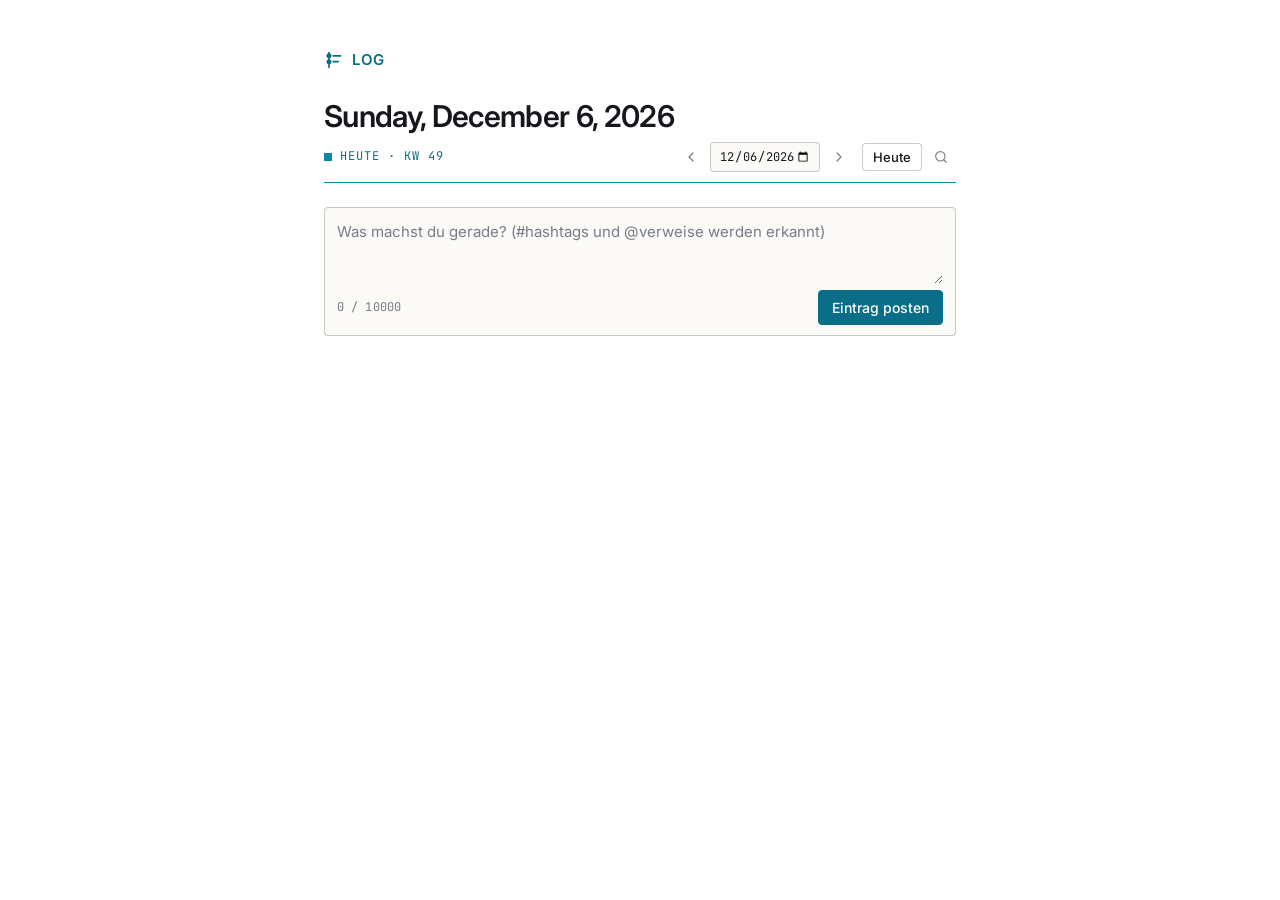
==== commit 5efbac87: "chore: App einheitlich in LOG umbenannt Docker-Image, Docker Hub, Volumes, DB-/Secret-Pfade und Modu" ====
--- a/static/index.html
+++ b/static/index.html
@@ -3,7 +3,7 @@
 <head>
   <meta charset="UTF-8">
   <meta name="viewport" content="width=device-width, initial-scale=1.0">
-  <title>Personal Timeline</title>
+  <title>LOG</title>
   <link rel="preconnect" href="https://fonts.googleapis.com">
   <link rel="preconnect" href="https://fonts.gstatic.com" crossorigin>
   <link rel="stylesheet" href="https://fonts.googleapis.com/css2?family=Inter:ital,wght@0,400;0,500;0,600;1,400&family=JetBrains+Mono:wght@400;700&display=swap">
@@ -13,7 +13,7 @@
   <main class="container">
     <a class="brand" href="/">
       <svg viewBox="0 0 24 24" fill="none" stroke="currentColor" stroke-width="2" stroke-linecap="round" stroke-linejoin="round" aria-hidden="true"><line x1="6" y1="3" x2="6" y2="21"/><circle cx="6" cy="7" r="2" fill="currentColor"/><line x1="11" y1="7" x2="20" y2="7"/><circle cx="6" cy="14" r="2" fill="currentColor"/><line x1="11" y1="14" x2="17" y2="14"/></svg>
-      TIMELINE
+      LOG
     </a>
 
     <nav class="day-nav" id="dayNav">
--- a/static/style.css
+++ b/static/style.css
@@ -431,7 +431,30 @@
 
 /* ---------- Timeline ----------
    Entries sit on the paper, not above it: no cards, no shadows, a hairline
-   between rows. The time hangs in the margin like a row index. */
+   between rows. The time hangs in the margin like a row index.
+
+   Rows are measured from the type, not from line boxes. --rhythm is the
+   space from the hairline above to the cap line of the first line, and from
+   the last baseline to the hairline below. Inter centres its caps in the
+   line box, so the leading above them is (1lh - 1cap) / 2; the padding
+   subtracts exactly that. One rule thus gives normal (16/1.6) and automated
+   (14/1.5) rows the same visible space, and every time sits the same
+   distance below its hairline. */
+
+/* Registered so `1cap`/`1lh` resolve once on .entry, against the text
+   font, and reach margin, foot and stamp as fixed lengths. Unregistered
+   (old browsers) they resolve on each child instead: the corrections
+   below become 0 and the time falls back to the shared baseline. */
+@property --text-cap {
+  syntax: "<length>";
+  inherits: true;
+  initial-value: 0px;
+}
+@property --text-lead {
+  syntax: "<length>";
+  inherits: true;
+  initial-value: 0px;
+}
 
 .timeline {
   display: flex;
@@ -439,21 +462,30 @@
 }
 
 .entry {
+  --rhythm: 20px;
+  --text-cap: 1cap;
+  --text-lead: calc((1lh - 1cap) / 2);
   display: grid;
   grid-template-columns: 52px minmax(0, 1fr);
+  grid-template-areas: "time body";
   column-gap: 12px;
-  padding: 14px 0 10px;
+  align-items: baseline;
+  font-size: 16px;
+  line-height: 1.6;
+  padding: 13px 0;
+  padding-block: calc(var(--rhythm) - var(--text-lead));
   border-bottom: 1px solid var(--border);
   border-radius: var(--radius);
 }
 
+/* The grid puts the time on the first line's baseline, which holds for
+   whatever block opens the entry (paragraph, list, quote, heading). Lifting
+   it by the difference of the two cap heights makes the tops of the figures
+   meet the cap line: the time hangs from the top of the line. */
 .entry-meta {
-  grid-column: 1;
-  grid-row: 1 / span 2;
-  display: flex;
-  flex-direction: column;
-  gap: 2px;
-  padding-top: 3px;
+  grid-area: time;
+  position: relative;
+  top: calc(1cap - var(--text-cap));
   font-family: var(--font-mono);
   font-variant-numeric: tabular-nums;
   font-size: 12px;
@@ -461,34 +493,29 @@
   color: var(--text-muted);
 }
 .entry-meta .time { color: var(--text-secondary); }
-.entry-meta .edited-mark {
-  font-size: 10px;
-  line-height: 1.3;
-  color: var(--text-muted);
-}
-
-/* In hashtag/search results the stamp carries a full date: put it above. */
+
+/* In hashtag/search results the stamp carries a full date and stands on its
+   own line above the text. Nothing to hang from here; the stamp's cap line
+   takes the place of the text's on the rhythm. */
 .timeline[data-view="hashtag"] .entry,
 .timeline[data-view="search"] .entry {
   grid-template-columns: minmax(0, 1fr);
+  grid-template-areas: "time" "body";
 }
 .timeline[data-view="hashtag"] .entry-meta,
 .timeline[data-view="search"] .entry-meta {
-  grid-row: auto;
-  flex-direction: row;
-  align-items: baseline;
-  gap: 10px;
-  padding: 0 0 4px;
-}
-.timeline[data-view="hashtag"] .entry-text,
-.timeline[data-view="search"] .entry-text,
-.timeline[data-view="hashtag"] .entry-actions,
-.timeline[data-view="search"] .entry-actions { grid-column: 1; }
+  top: 0;
+  padding-top: calc(var(--text-lead) - (1lh - 1cap) / 2);
+}
+
+/* Body: actions (floated), text, foot. A grid item, so it contains the
+   float; its first baseline is the text's, which the time aligns to. */
+.entry-body {
+  grid-area: body;
+  min-width: 0;
+}
 
 .entry-text {
-  grid-column: 2;
-  font-size: 16px;
-  line-height: 1.6;
   color: var(--text);
   word-break: break-word;
 }
@@ -505,6 +532,7 @@
   color: var(--text);
 }
 .entry-text > :first-child { margin-top: 0; }
+.entry-text > :last-child { margin-bottom: 0; }
 
 .entry-text a { color: var(--accent); text-underline-offset: 3px; }
 .entry-text a:hover { color: var(--accent-hover); }
@@ -570,18 +598,18 @@
 }
 
 /* Automated entries are machine log lines: quieter ink, smaller, and a
-   pill that names them. */
-.entry.automated { padding: 8px 0 6px; }
-.entry.automated .entry-text {
+   pill that names them. Same rhythm as every other row: the padding
+   follows from the type size (see .entry). The pill closes the first
+   line, flush right after the actions, so it adds no height. */
+.entry.automated {
   font-size: 14px;
   line-height: 1.5;
-  color: var(--text-secondary);
-}
+}
+.entry.automated .entry-text { color: var(--text-secondary); }
 .entry.automated .entry-meta .time { color: var(--text-muted); }
-.entry.automated .entry-meta::after {
+.entry.automated .entry-actions::after {
   content: "auto";
-  align-self: flex-start;
-  margin-top: 2px;
+  font-family: var(--font-mono);
   font-size: 9px;
   letter-spacing: 0.09em;
   text-transform: uppercase;
@@ -591,11 +619,6 @@
   border: 1px solid var(--border-strong);
   background: var(--surface);
   color: var(--text-muted);
-}
-.timeline[data-view="hashtag"] .entry.automated .entry-meta::after,
-.timeline[data-view="search"] .entry.automated .entry-meta::after {
-  align-self: center;
-  margin-top: 0;
 }
 
 /* @-references: a small inline reference card. */
@@ -650,15 +673,18 @@
 }
 .entry.highlighted { animation: entry-highlight 10s ease-out; }
 
-/* Actions: reserved space, revealed on hover (visibility, not display). */
+/* Actions: floated to the end of the first line and centred on it, so only
+   that line makes room; the rest of the text runs full width. Reserved
+   space, revealed on hover (visibility, not display), so nothing shifts on
+   hover and no empty toolbar row hangs under every entry. */
 .entry-actions {
-  grid-column: 2;
+  float: right;
   display: flex;
   align-items: center;
   gap: 2px;
-  justify-content: flex-end;
-  min-height: 26px;
-  margin-top: 2px;
+  margin-left: 12px;
+  height: 26px;
+  height: 1lh;
 }
 .entry-actions .btn-icon { width: 26px; height: 26px; }
 .entry-actions .btn-icon svg { width: 14px; height: 14px; }
@@ -669,25 +695,45 @@
   .entry:focus-within .entry-actions .btn-icon,
   .entry-actions .btn-icon.copied { visibility: visible; }
 }
-
-.entry-actions .geo-link {
-  margin-right: auto;
-  display: inline-flex;
-  align-items: center;
-  gap: 5px;
+/* On touch the buttons are always visible: the pill goes in front of them,
+   so every row's delete button lines up at the right edge. */
+@media (hover: none) {
+  .entry.automated .entry-actions::after { order: -1; }
+}
+
+/* Foot: readings that belong to the entry but are not its text (edit
+   time, place), like the date line under a task title. Measured glyph to
+   glyph as well: 12px from the last baseline to the foot's cap line, and
+   its leading is evened out against the text's so --rhythm holds below. */
+.entry-foot {
+  display: flex;
+  flex-wrap: wrap;
+  align-items: baseline;
+  gap: 2px 14px;
+  margin-top: calc(12px - var(--text-lead) - (1lh - 1cap) / 2);
+  margin-bottom: calc(var(--text-lead) - (1lh - 1cap) / 2);
   font-family: var(--font-mono);
   font-variant-numeric: tabular-nums;
   font-size: 11px;
   letter-spacing: 0.01em;
   color: var(--text-muted);
+}
+
+.entry-foot .geo-link {
+  display: inline-flex;
+  align-items: baseline;
+  gap: 5px;
+  color: inherit;
   text-decoration: none;
 }
-.entry-actions .geo-link svg { width: 12px; height: 12px; }
-.entry-actions .geo-link:hover { color: var(--accent); }
-
+.entry-foot .geo-link svg { width: 12px; height: 12px; align-self: center; }
+.entry-foot .geo-link:hover { color: var(--accent); }
+
+/* Same rhythm as an entry row (see .entry). */
 .empty {
   margin: 0;
-  padding: 14px 0;
+  padding: 12px 0;
+  padding-block: calc(20px - (1lh - 1cap) / 2);
   font-size: 14px;
   color: var(--text-muted);
   border-bottom: 1px solid var(--border);
